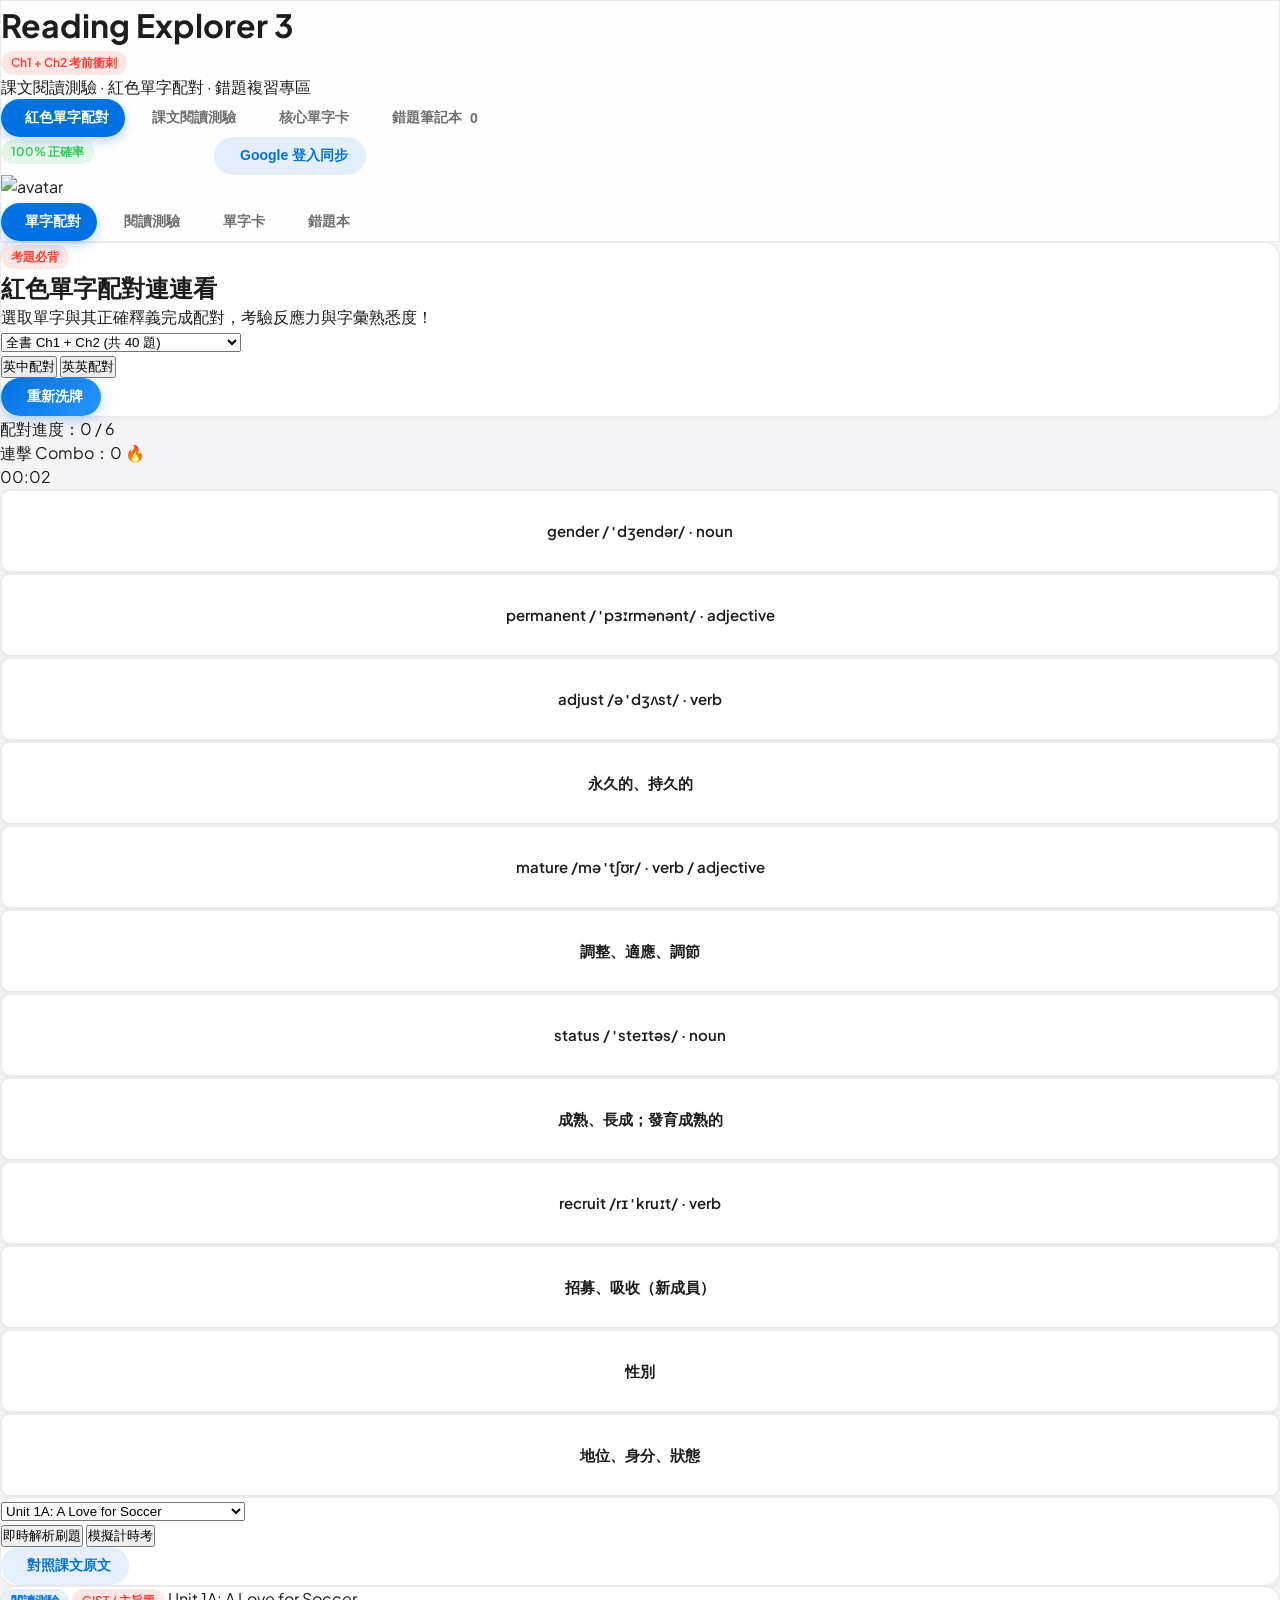
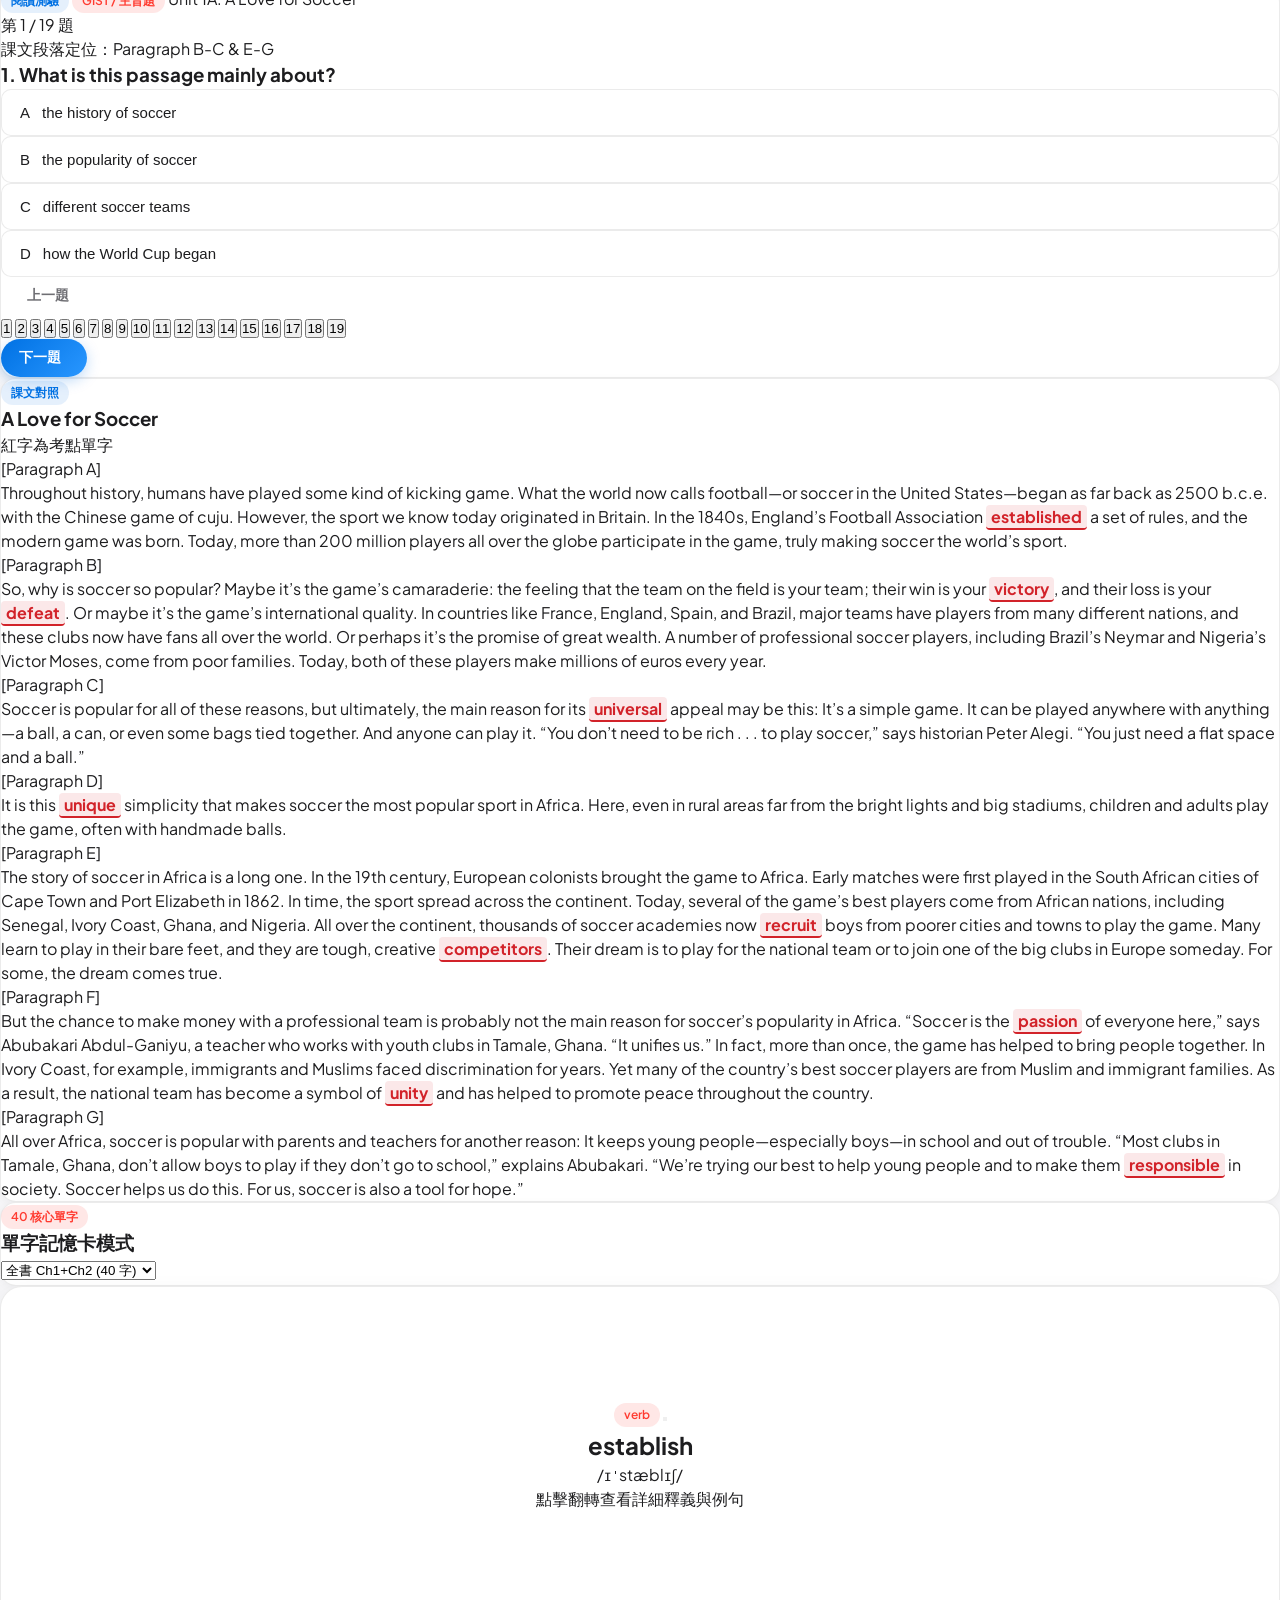
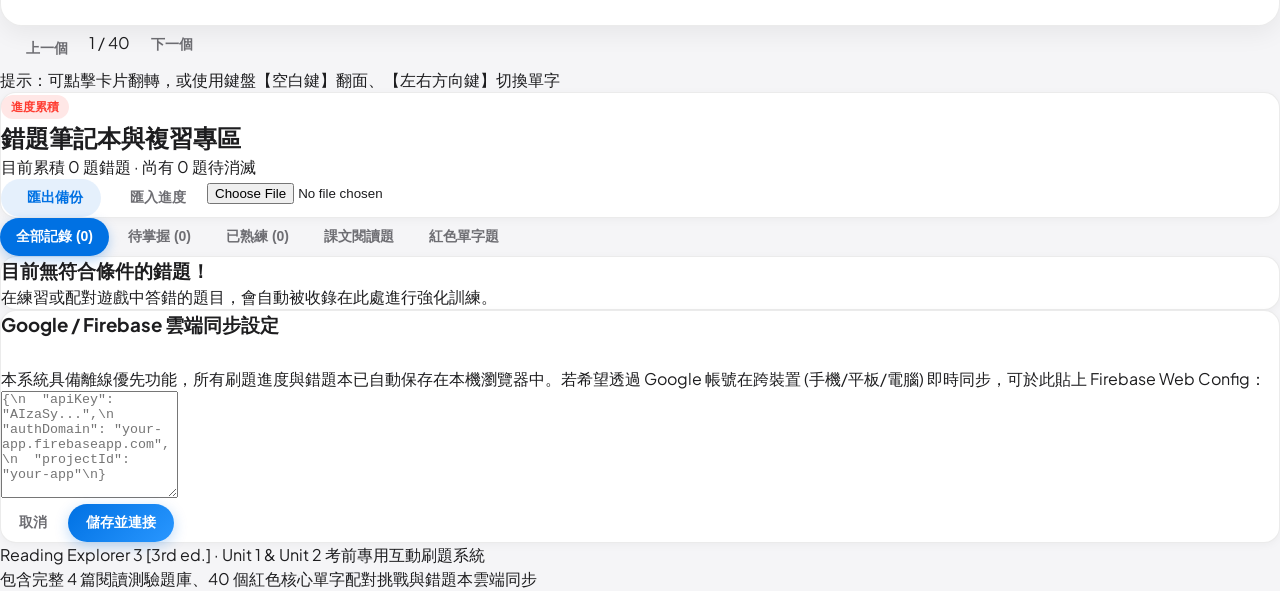
==== index.html @ 4247b34d "feat: Reading Explorer 3 Ch1 & Ch2 interactive quiz & vocabulary matching web app" ====
<!DOCTYPE html>
<html lang="zh-TW">
<head>
  <meta charset="UTF-8" />
  <meta name="viewport" content="width=device-width, initial-scale=1.0" />
  <title>Reading Explorer 3 (3rd ed.) · Ch1 & Ch2 課文閱讀與紅色單字配對刷題系統</title>
  
  <!-- Tailwind CSS CDN -->
  <script src="https://cdn.tailwindcss.com"></script>
  <script>
    tailwind.config = {
      darkMode: ['class', '[data-theme="dark"]'],
      theme: {
        extend: {
          colors: {
            primary: 'var(--text-primary)',
            secondary: 'var(--text-secondary)',
            tertiary: 'var(--text-tertiary)',
            accent: 'var(--accent)',
            'accent-light': 'var(--accent-light)',
            'elevated': 'var(--bg-elevated)',
            'subtle': 'var(--border-subtle)',
            'success-bg': 'var(--success-bg)',
            'danger-bg': 'var(--danger-bg)',
            'warning-bg': 'var(--warning-bg)'
          }
        }
      }
    }
  </script>

  <!-- Lucide Icons -->
  <script src="https://unpkg.com/lucide@latest"></script>
  <!-- Canvas Confetti for Celebration -->
  <script src="https://cdn.jsdelivr.net/npm/canvas-confetti@1.9.3/dist/confetti.browser.min.js"></script>

  <!-- Firebase SDK Compat -->
  <script src="https://www.gstatic.com/firebasejs/10.7.1/firebase-app-compat.js"></script>
  <script src="https://www.gstatic.com/firebasejs/10.7.1/firebase-auth-compat.js"></script>
  <script src="https://www.gstatic.com/firebasejs/10.7.1/firebase-firestore-compat.js"></script>

  <!-- Custom Stylesheet -->
  <link rel="stylesheet" href="app/css/style.css" />
</head>
<body class="selection:bg-blue-500/20">

  <!-- Apple-Style Top Navigation Bar -->
  <header class="sticky top-0 z-50 glass border-b border-subtle">
    <div class="max-w-7xl mx-auto px-4 sm:px-6 h-16 flex items-center justify-between gap-4">
      
      <!-- Brand & Title -->
      <div class="flex items-center gap-3">
        <div class="w-10 h-10 rounded-2xl bg-gradient-to-tr from-blue-600 to-indigo-500 flex items-center justify-center text-white shadow-md shadow-blue-500/20">
          <i data-lucide="book-marked" class="w-5 h-5"></i>
        </div>
        <div>
          <div class="flex items-center gap-2">
            <h1 class="font-bold text-base sm:text-lg tracking-tight text-primary">Reading Explorer 3</h1>
            <span class="badge badge-red font-mono text-[10px] hidden sm:inline-flex">Ch1 + Ch2 考前衝刺</span>
          </div>
          <p class="text-xs text-secondary hidden sm:block">課文閱讀測驗 · 紅色單字配對 · 錯題複習專區</p>
        </div>
      </div>

      <!-- Center Desktop Navigation Tabs -->
      <nav class="hidden md:flex items-center gap-1.5 p-1 rounded-full bg-elevated border border-subtle shadow-sm">
        <button data-tab="matching" class="nav-tab text-xs">
          <i data-lucide="zap" class="w-3.5 h-3.5"></i>
          紅色單字配對
        </button>
        <button data-tab="quiz" class="nav-tab text-xs">
          <i data-lucide="help-circle" class="w-3.5 h-3.5"></i>
          課文閱讀測驗
        </button>
        <button data-tab="flashcards" class="nav-tab text-xs">
          <i data-lucide="layers" class="w-3.5 h-3.5"></i>
          核心單字卡
        </button>
        <button data-tab="review" class="nav-tab text-xs flex items-center gap-1">
          <i data-lucide="bookmark" class="w-3.5 h-3.5"></i>
          錯題筆記本
          <span id="nav-mistake-badge" class="badge badge-red font-mono hidden">0</span>
        </button>
      </nav>

      <!-- Right Action Controls -->
      <div class="flex items-center gap-2">
        <span id="header-accuracy-badge" class="badge badge-green hidden lg:inline-flex text-xs font-mono">100% 正確率</span>

        <!-- Sound Toggle Button -->
        <button id="btn-toggle-sound" class="btn btn-ghost p-2 rounded-full" title="切換音效">
          <i data-lucide="volume-2" class="w-4 h-4"></i>
        </button>

        <!-- Dark / Light Theme Toggle -->
        <button id="btn-toggle-theme" class="btn btn-ghost p-2 rounded-full" title="切換深淺模式">
          <i data-lucide="moon" class="w-4 h-4"></i>
        </button>

        <!-- Firebase Cloud Config Button -->
        <button id="btn-open-firebase-cfg" class="btn btn-ghost p-2 rounded-full text-secondary" title="雲端 Firebase 設定">
          <i data-lucide="settings" class="w-4 h-4"></i>
        </button>

        <!-- Google Login Button -->
        <button id="btn-login-google" class="btn btn-secondary text-xs py-2 px-3.5">
          <i data-lucide="log-in" class="w-3.5 h-3.5"></i>
          Google 登入同步
        </button>

        <!-- User Profile Dropdown Box -->
        <div id="user-profile-box" class="hidden flex items-center gap-2 pl-2 border-l border-subtle">
          <img id="user-avatar" class="w-8 h-8 rounded-full border border-subtle object-cover" src="" alt="avatar" />
          <span id="user-name" class="text-xs font-bold text-primary max-w-[90px] truncate hidden sm:inline-block"></span>
          <button id="btn-user-logout" class="btn btn-ghost p-1.5 text-secondary hover:text-danger rounded-full" title="登出">
            <i data-lucide="log-out" class="w-3.5 h-3.5"></i>
          </button>
        </div>
      </div>
    </div>

    <!-- Mobile Navigation Tab Bar -->
    <div class="md:hidden flex items-center justify-around px-2 py-1.5 border-t border-subtle bg-elevated">
      <button data-tab="matching" class="nav-tab text-xs py-1.5 px-2.5">
        <i data-lucide="zap" class="w-3.5 h-3.5"></i>
        單字配對
      </button>
      <button data-tab="quiz" class="nav-tab text-xs py-1.5 px-2.5">
        <i data-lucide="help-circle" class="w-3.5 h-3.5"></i>
        閱讀測驗
      </button>
      <button data-tab="flashcards" class="nav-tab text-xs py-1.5 px-2.5">
        <i data-lucide="layers" class="w-3.5 h-3.5"></i>
        單字卡
      </button>
      <button data-tab="review" class="nav-tab text-xs py-1.5 px-2.5">
        <i data-lucide="bookmark" class="w-3.5 h-3.5"></i>
        錯題本
      </button>
    </div>
  </header>

  <!-- Main Content Viewport -->
  <main class="flex-1 max-w-7xl w-full mx-auto p-4 sm:p-6 lg:p-8">
    <div id="tab-matching"></div>
    <div id="tab-quiz" class="hidden"></div>
    <div id="tab-flashcards" class="hidden"></div>
    <div id="tab-review" class="hidden"></div>
  </main>

  <!-- Firebase Configuration Modal -->
  <div id="firebase-modal" class="fixed inset-0 z-50 bg-black/60 backdrop-blur-sm flex items-center justify-center p-4 hidden">
    <div class="card max-w-md w-full p-6 space-y-4 animate-fade-in shadow-2xl">
      <div class="flex items-center justify-between border-b border-subtle pb-3">
        <div class="flex items-center gap-2">
          <i data-lucide="cloud" class="w-5 h-5 text-accent"></i>
          <h3 class="font-bold text-base text-primary">Google / Firebase 雲端同步設定</h3>
        </div>
        <button id="btn-close-firebase-modal" class="btn btn-ghost p-1.5 rounded-full text-secondary">
          <i data-lucide="x" class="w-4 h-4"></i>
        </button>
      </div>

      <p class="text-xs text-secondary leading-relaxed">
        本系統具備離線優先功能，所有刷題進度與錯題本已自動保存在本機瀏覽器中。若希望透過 Google 帳號在跨裝置 (手機/平板/電腦) 即時同步，可於此貼上 Firebase Web Config：
      </p>

      <textarea id="firebase-cfg-input" rows="7" class="w-full text-xs font-mono p-3 rounded-xl border border-subtle bg-elevated text-primary focus:outline-none focus:ring-2 focus:ring-accent" placeholder='{\n  "apiKey": "AIzaSy...",\n  "authDomain": "your-app.firebaseapp.com",\n  "projectId": "your-app"\n}'></textarea>

      <div class="flex items-center justify-end gap-2 pt-2">
        <button onclick="document.getElementById('firebase-modal').classList.add('hidden')" class="btn btn-ghost text-xs">取消</button>
        <button id="btn-save-firebase-cfg" class="btn btn-primary text-xs">儲存並連接</button>
      </div>
    </div>
  </div>

  <!-- Footer -->
  <footer class="border-t border-subtle py-6 mt-12 text-center text-xs text-secondary">
    <div class="max-w-7xl mx-auto px-4 space-y-1">
      <p>Reading Explorer 3 [3rd ed.] · Unit 1 & Unit 2 考前專用互動刷題系統</p>
      <p class="text-tertiary">包含完整 4 篇閱讀測驗題庫、40 個紅色核心單字配對挑戰與錯題本雲端同步</p>
    </div>
  </footer>

  <!-- Scripts -->
  <script src="app/data/quiz_data.js"></script>
  <script src="app/js/auth.js"></script>
  <script src="app/js/matching.js"></script>
  <script src="app/js/quiz.js"></script>
  <script src="app/js/flashcard.js"></script>
  <script src="app/js/review.js"></script>
  <script src="app/js/app.js"></script>
</body>
</html>
---- app/css/style.css ----
/* Apple-Grade Craftsmanship Styling */
@import url('https://fonts.googleapis.com/css2?family=Plus+Jakarta+Sans:wght@400;500;600;700;800&family=JetBrains+Mono:wght@400;500&display=swap');

:root {
  --bg-primary: #f5f5f7;
  --bg-card: rgba(255, 255, 255, 0.85);
  --bg-card-solid: #ffffff;
  --bg-elevated: #ffffff;
  --border-subtle: rgba(0, 0, 0, 0.08);
  --border-focus: #0071e3;
  --text-primary: #1d1d1f;
  --text-secondary: #6e6e73;
  --text-tertiary: #86868b;
  --accent: #0071e3;
  --accent-hover: #0077ed;
  --accent-light: rgba(0, 113, 227, 0.1);
  --accent-gradient: linear-gradient(135deg, #0071e3 0%, #2997ff 100%);
  --success: #34c759;
  --success-bg: rgba(52, 199, 89, 0.12);
  --danger: #ff3b30;
  --danger-bg: rgba(255, 59, 48, 0.12);
  --warning: #ff9500;
  --warning-bg: rgba(255, 149, 0, 0.12);
  --shadow-sm: 0 2px 8px rgba(0, 0, 0, 0.04);
  --shadow-md: 0 8px 24px rgba(0, 0, 0, 0.06);
  --shadow-lg: 0 20px 40px rgba(0, 0, 0, 0.08);
  --radius-sm: 10px;
  --radius-md: 16px;
  --radius-lg: 22px;
  --radius-full: 9999px;
  --transition-smooth: all 0.28s cubic-bezier(0.16, 1, 0.3, 1);
}

[data-theme="dark"] {
  --bg-primary: #000000;
  --bg-card: rgba(28, 28, 30, 0.85);
  --bg-card-solid: #1c1c1e;
  --bg-elevated: #2c2c2e;
  --border-subtle: rgba(255, 255, 255, 0.1);
  --border-focus: #2997ff;
  --text-primary: #f5f5f7;
  --text-secondary: #a1a1a6;
  --text-tertiary: #6e6e73;
  --accent: #2997ff;
  --accent-hover: #47a6ff;
  --accent-light: rgba(41, 151, 255, 0.15);
  --accent-gradient: linear-gradient(135deg, #0a84ff 0%, #5ac8fa 100%);
  --success: #30d158;
  --success-bg: rgba(48, 209, 88, 0.15);
  --danger: #ff453a;
  --danger-bg: rgba(255, 69, 58, 0.15);
  --warning: #ffd60a;
  --warning-bg: rgba(255, 214, 10, 0.15);
  --shadow-sm: 0 2px 8px rgba(0, 0, 0, 0.2);
  --shadow-md: 0 8px 24px rgba(0, 0, 0, 0.3);
  --shadow-lg: 0 20px 40px rgba(0, 0, 0, 0.5);
}

* {
  box-sizing: border-box;
  margin: 0;
  padding: 0;
  -webkit-font-smoothing: antialiased;
}

body {
  font-family: 'Plus Jakarta Sans', -apple-system, BlinkMacSystemFont, "SF Pro Text", "Segoe UI", Roboto, sans-serif;
  background-color: var(--bg-primary);
  color: var(--text-primary);
  line-height: 1.5;
  transition: background-color 0.3s ease, color 0.3s ease;
  min-height: 100vh;
  display: flex;
  flex-direction: column;
}

/* Glassmorphism & Translucency */
.glass {
  background: var(--bg-card);
  backdrop-filter: blur(20px);
  -webkit-backdrop-filter: blur(20px);
  border: 1px solid var(--border-subtle);
}

.card {
  background: var(--bg-card-solid);
  border: 1px solid var(--border-subtle);
  border-radius: var(--radius-md);
  box-shadow: var(--shadow-sm);
  transition: var(--transition-smooth);
}

.card:hover {
  box-shadow: var(--shadow-md);
}

/* Button styles */
.btn {
  display: inline-flex;
  align-items: center;
  justify-content: center;
  gap: 8px;
  padding: 10px 18px;
  font-size: 14px;
  font-weight: 600;
  border-radius: var(--radius-full);
  cursor: pointer;
  transition: var(--transition-smooth);
  border: none;
  outline: none;
  user-select: none;
}

.btn:active {
  transform: scale(0.97);
}

.btn-primary {
  background: var(--accent-gradient);
  color: #ffffff;
  box-shadow: 0 4px 14px rgba(0, 113, 227, 0.25);
}

.btn-primary:hover {
  opacity: 0.95;
  box-shadow: 0 6px 20px rgba(0, 113, 227, 0.35);
}

.btn-secondary {
  background: var(--accent-light);
  color: var(--accent);
}

.btn-secondary:hover {
  background: rgba(0, 113, 227, 0.18);
}

.btn-ghost {
  background: transparent;
  color: var(--text-secondary);
}

.btn-ghost:hover {
  background: var(--border-subtle);
  color: var(--text-primary);
}

.btn-success {
  background: var(--success);
  color: #ffffff;
}

.btn-danger {
  background: var(--danger);
  color: #ffffff;
}

/* Tabs */
.nav-tab {
  display: inline-flex;
  align-items: center;
  gap: 8px;
  padding: 10px 16px;
  font-size: 14px;
  font-weight: 600;
  border-radius: var(--radius-full);
  color: var(--text-secondary);
  background: transparent;
  cursor: pointer;
  border: none;
  transition: var(--transition-smooth);
  white-space: nowrap;
}

.nav-tab:hover {
  color: var(--text-primary);
  background: var(--border-subtle);
}

.nav-tab.active {
  color: #ffffff;
  background: var(--accent);
  box-shadow: 0 4px 12px rgba(0, 113, 227, 0.28);
}

[data-theme="dark"] .nav-tab.active {
  color: #000000;
  background: #ffffff;
}

/* Badge */
.badge {
  display: inline-flex;
  align-items: center;
  gap: 4px;
  font-size: 12px;
  font-weight: 600;
  padding: 3px 10px;
  border-radius: var(--radius-full);
}

.badge-blue {
  background: var(--accent-light);
  color: var(--accent);
}

.badge-red {
  background: var(--danger-bg);
  color: var(--danger);
}

.badge-green {
  background: var(--success-bg);
  color: var(--success);
}

.badge-amber {
  background: var(--warning-bg);
  color: var(--warning);
}

/* Question Option Cards */
.option-btn {
  width: 100%;
  display: flex;
  align-items: flex-start;
  gap: 12px;
  padding: 14px 18px;
  border: 1.5px solid var(--border-subtle);
  border-radius: var(--radius-sm);
  background: var(--bg-card-solid);
  color: var(--text-primary);
  font-size: 15px;
  text-align: left;
  cursor: pointer;
  transition: var(--transition-smooth);
  user-select: none;
}

.option-btn:hover:not(:disabled) {
  border-color: var(--accent);
  background: var(--accent-light);
  transform: translateY(-1px);
}

.option-btn.selected {
  border-color: var(--accent);
  background: var(--accent-light);
}

.option-btn.correct {
  border-color: var(--success) !important;
  background: var(--success-bg) !important;
  color: var(--success) !important;
  font-weight: 600;
}

.option-btn.wrong {
  border-color: var(--danger) !important;
  background: var(--danger-bg) !important;
  color: var(--danger) !important;
}

/* Matching Game Grid */
.match-card {
  padding: 16px;
  border-radius: var(--radius-sm);
  border: 2px solid var(--border-subtle);
  background: var(--bg-card-solid);
  cursor: pointer;
  font-size: 15px;
  font-weight: 600;
  display: flex;
  align-items: center;
  justify-content: center;
  text-align: center;
  min-height: 84px;
  transition: var(--transition-smooth);
  user-select: none;
  box-shadow: var(--shadow-sm);
}

.match-card:hover {
  transform: translateY(-2px);
  box-shadow: var(--shadow-md);
  border-color: var(--accent);
}

.match-card.selected {
  border-color: var(--accent);
  background: var(--accent-light);
  transform: scale(1.02);
  box-shadow: 0 0 0 3px rgba(0, 113, 227, 0.25);
}

.match-card.matched {
  border-color: var(--success);
  background: var(--success-bg);
  color: var(--success);
  opacity: 0.85;
  cursor: default;
  transform: scale(0.98);
}

.match-card.wrong-shake {
  animation: shake 0.4s ease-in-out;
  border-color: var(--danger);
  background: var(--danger-bg);
}

@keyframes shake {
  0%, 100% { transform: translateX(0); }
  20%, 60% { transform: translateX(-6px); }
  40%, 80% { transform: translateX(6px); }
}

/* Flashcard 3D Flip */
.flip-card {
  perspective: 1200px;
  cursor: pointer;
}

.flip-card-inner {
  position: relative;
  width: 100%;
  min-height: 340px;
  text-align: center;
  transition: transform 0.6s cubic-bezier(0.16, 1, 0.3, 1);
  transform-style: preserve-3d;
}

.flip-card.flipped .flip-card-inner {
  transform: rotateY(180deg);
}

.flip-card-front, .flip-card-back {
  position: absolute;
  width: 100%;
  height: 100%;
  backface-visibility: hidden;
  -webkit-backface-visibility: hidden;
  border-radius: var(--radius-lg);
  padding: 32px;
  display: flex;
  flex-direction: column;
  justify-content: center;
  align-items: center;
  box-shadow: var(--shadow-md);
  border: 1px solid var(--border-subtle);
  background: var(--bg-card-solid);
}

.flip-card-back {
  transform: rotateY(180deg);
}

/* Passage Text Drawer & Highlights */
.red-word-tag {
  color: #d2232a;
  background: rgba(210, 35, 42, 0.1);
  font-weight: 700;
  padding: 1px 5px;
  border-radius: 4px;
  border-bottom: 2px solid #d2232a;
  cursor: pointer;
}

.red-word-tag:hover {
  background: rgba(210, 35, 42, 0.2);
}

/* Scrollbar */
::-webkit-scrollbar {
  width: 6px;
  height: 6px;
}
::-webkit-scrollbar-track {
  background: transparent;
}
::-webkit-scrollbar-thumb {
  background: var(--border-subtle);
  border-radius: 3px;
}
::-webkit-scrollbar-thumb:hover {
  background: var(--text-tertiary);
}
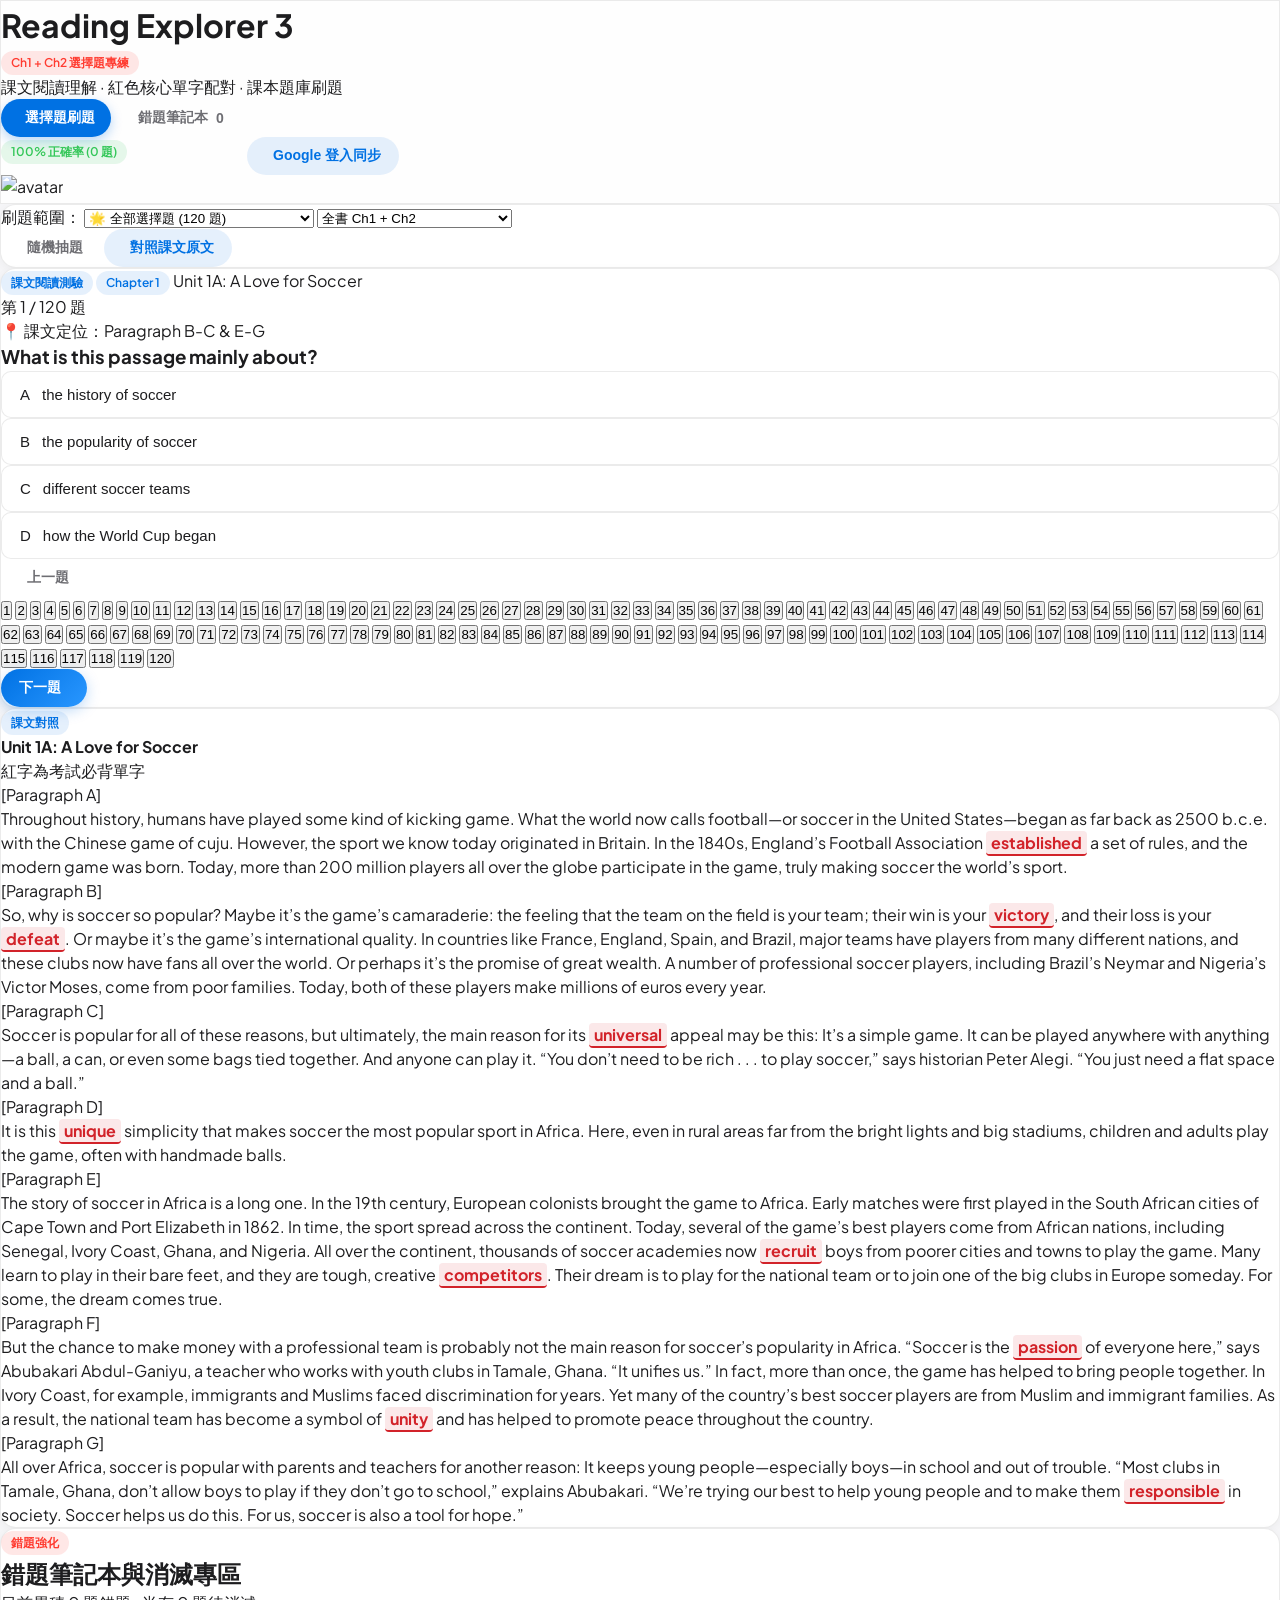
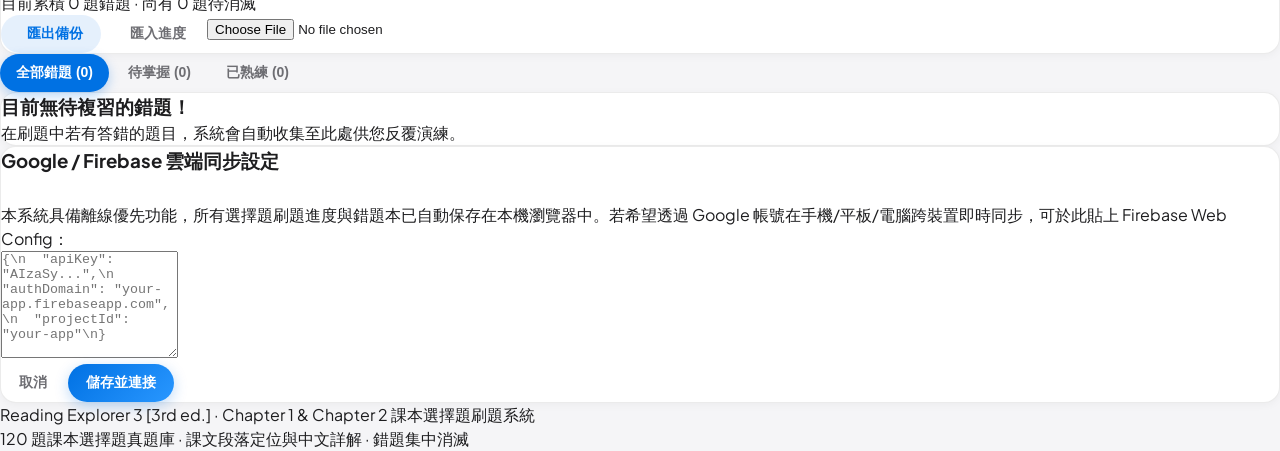
==== commit 8bc1bd76: "refactor: streamline to dedicated MCQ quiz engine with 120 multiple choice questions" ====
--- a/index.html
+++ b/index.html
@@ -3,7 +3,7 @@
 <head>
   <meta charset="UTF-8" />
   <meta name="viewport" content="width=device-width, initial-scale=1.0" />
-  <title>Reading Explorer 3 (3rd ed.) · Ch1 & Ch2 課文閱讀與紅色單字配對刷題系統</title>
+  <title>Reading Explorer 3 (3rd ed.) · Ch1 & Ch2 課本選擇題刷題系統</title>
   
   <!-- Tailwind CSS CDN -->
   <script src="https://cdn.tailwindcss.com"></script>
@@ -31,7 +31,7 @@
 
   <!-- Lucide Icons -->
   <script src="https://unpkg.com/lucide@latest"></script>
-  <!-- Canvas Confetti for Celebration -->
+  <!-- Canvas Confetti -->
   <script src="https://cdn.jsdelivr.net/npm/canvas-confetti@1.9.3/dist/confetti.browser.min.js"></script>
 
   <!-- Firebase SDK Compat -->
@@ -51,32 +51,24 @@
       <!-- Brand & Title -->
       <div class="flex items-center gap-3">
         <div class="w-10 h-10 rounded-2xl bg-gradient-to-tr from-blue-600 to-indigo-500 flex items-center justify-center text-white shadow-md shadow-blue-500/20">
-          <i data-lucide="book-marked" class="w-5 h-5"></i>
+          <i data-lucide="check-square" class="w-5 h-5"></i>
         </div>
         <div>
           <div class="flex items-center gap-2">
             <h1 class="font-bold text-base sm:text-lg tracking-tight text-primary">Reading Explorer 3</h1>
-            <span class="badge badge-red font-mono text-[10px] hidden sm:inline-flex">Ch1 + Ch2 考前衝刺</span>
+            <span class="badge badge-red font-mono text-[10px]">Ch1 + Ch2 選擇題專練</span>
           </div>
-          <p class="text-xs text-secondary hidden sm:block">課文閱讀測驗 · 紅色單字配對 · 錯題複習專區</p>
+          <p class="text-xs text-secondary hidden sm:block">課文閱讀理解 · 紅色核心單字配對 · 課本題庫刷題</p>
         </div>
       </div>
 
-      <!-- Center Desktop Navigation Tabs -->
-      <nav class="hidden md:flex items-center gap-1.5 p-1 rounded-full bg-elevated border border-subtle shadow-sm">
-        <button data-tab="matching" class="nav-tab text-xs">
-          <i data-lucide="zap" class="w-3.5 h-3.5"></i>
-          紅色單字配對
+      <!-- Center Navigation Tabs -->
+      <nav class="flex items-center gap-1.5 p-1 rounded-full bg-elevated border border-subtle shadow-sm">
+        <button data-view="quiz" class="nav-tab text-xs active">
+          <i data-lucide="book-open" class="w-3.5 h-3.5"></i>
+          選擇題刷題
         </button>
-        <button data-tab="quiz" class="nav-tab text-xs">
-          <i data-lucide="help-circle" class="w-3.5 h-3.5"></i>
-          課文閱讀測驗
-        </button>
-        <button data-tab="flashcards" class="nav-tab text-xs">
-          <i data-lucide="layers" class="w-3.5 h-3.5"></i>
-          核心單字卡
-        </button>
-        <button data-tab="review" class="nav-tab text-xs flex items-center gap-1">
+        <button data-view="review" class="nav-tab text-xs flex items-center gap-1">
           <i data-lucide="bookmark" class="w-3.5 h-3.5"></i>
           錯題筆記本
           <span id="nav-mistake-badge" class="badge badge-red font-mono hidden">0</span>
@@ -87,7 +79,7 @@
       <div class="flex items-center gap-2">
         <span id="header-accuracy-badge" class="badge badge-green hidden lg:inline-flex text-xs font-mono">100% 正確率</span>
 
-        <!-- Sound Toggle Button -->
+        <!-- Sound Toggle -->
         <button id="btn-toggle-sound" class="btn btn-ghost p-2 rounded-full" title="切換音效">
           <i data-lucide="volume-2" class="w-4 h-4"></i>
         </button>
@@ -97,7 +89,7 @@
           <i data-lucide="moon" class="w-4 h-4"></i>
         </button>
 
-        <!-- Firebase Cloud Config Button -->
+        <!-- Firebase Config Modal -->
         <button id="btn-open-firebase-cfg" class="btn btn-ghost p-2 rounded-full text-secondary" title="雲端 Firebase 設定">
           <i data-lucide="settings" class="w-4 h-4"></i>
         </button>
@@ -118,34 +110,12 @@
         </div>
       </div>
     </div>
-
-    <!-- Mobile Navigation Tab Bar -->
-    <div class="md:hidden flex items-center justify-around px-2 py-1.5 border-t border-subtle bg-elevated">
-      <button data-tab="matching" class="nav-tab text-xs py-1.5 px-2.5">
-        <i data-lucide="zap" class="w-3.5 h-3.5"></i>
-        單字配對
-      </button>
-      <button data-tab="quiz" class="nav-tab text-xs py-1.5 px-2.5">
-        <i data-lucide="help-circle" class="w-3.5 h-3.5"></i>
-        閱讀測驗
-      </button>
-      <button data-tab="flashcards" class="nav-tab text-xs py-1.5 px-2.5">
-        <i data-lucide="layers" class="w-3.5 h-3.5"></i>
-        單字卡
-      </button>
-      <button data-tab="review" class="nav-tab text-xs py-1.5 px-2.5">
-        <i data-lucide="bookmark" class="w-3.5 h-3.5"></i>
-        錯題本
-      </button>
-    </div>
   </header>
 
   <!-- Main Content Viewport -->
   <main class="flex-1 max-w-7xl w-full mx-auto p-4 sm:p-6 lg:p-8">
-    <div id="tab-matching"></div>
-    <div id="tab-quiz" class="hidden"></div>
-    <div id="tab-flashcards" class="hidden"></div>
-    <div id="tab-review" class="hidden"></div>
+    <div id="view-quiz"></div>
+    <div id="view-review" class="hidden"></div>
   </main>
 
   <!-- Firebase Configuration Modal -->
@@ -162,7 +132,7 @@
       </div>
 
       <p class="text-xs text-secondary leading-relaxed">
-        本系統具備離線優先功能，所有刷題進度與錯題本已自動保存在本機瀏覽器中。若希望透過 Google 帳號在跨裝置 (手機/平板/電腦) 即時同步，可於此貼上 Firebase Web Config：
+        本系統具備離線優先功能，所有選擇題刷題進度與錯題本已自動保存在本機瀏覽器中。若希望透過 Google 帳號在手機/平板/電腦跨裝置即時同步，可於此貼上 Firebase Web Config：
       </p>
 
       <textarea id="firebase-cfg-input" rows="7" class="w-full text-xs font-mono p-3 rounded-xl border border-subtle bg-elevated text-primary focus:outline-none focus:ring-2 focus:ring-accent" placeholder='{\n  "apiKey": "AIzaSy...",\n  "authDomain": "your-app.firebaseapp.com",\n  "projectId": "your-app"\n}'></textarea>
@@ -177,17 +147,15 @@
   <!-- Footer -->
   <footer class="border-t border-subtle py-6 mt-12 text-center text-xs text-secondary">
     <div class="max-w-7xl mx-auto px-4 space-y-1">
-      <p>Reading Explorer 3 [3rd ed.] · Unit 1 & Unit 2 考前專用互動刷題系統</p>
-      <p class="text-tertiary">包含完整 4 篇閱讀測驗題庫、40 個紅色核心單字配對挑戰與錯題本雲端同步</p>
+      <p>Reading Explorer 3 [3rd ed.] · Chapter 1 & Chapter 2 課本選擇題刷題系統</p>
+      <p class="text-tertiary">120 題課本選擇題真題庫 · 課文段落定位與中文詳解 · 錯題集中消滅</p>
     </div>
   </footer>
 
   <!-- Scripts -->
   <script src="app/data/quiz_data.js"></script>
   <script src="app/js/auth.js"></script>
-  <script src="app/js/matching.js"></script>
   <script src="app/js/quiz.js"></script>
-  <script src="app/js/flashcard.js"></script>
   <script src="app/js/review.js"></script>
   <script src="app/js/app.js"></script>
 </body>
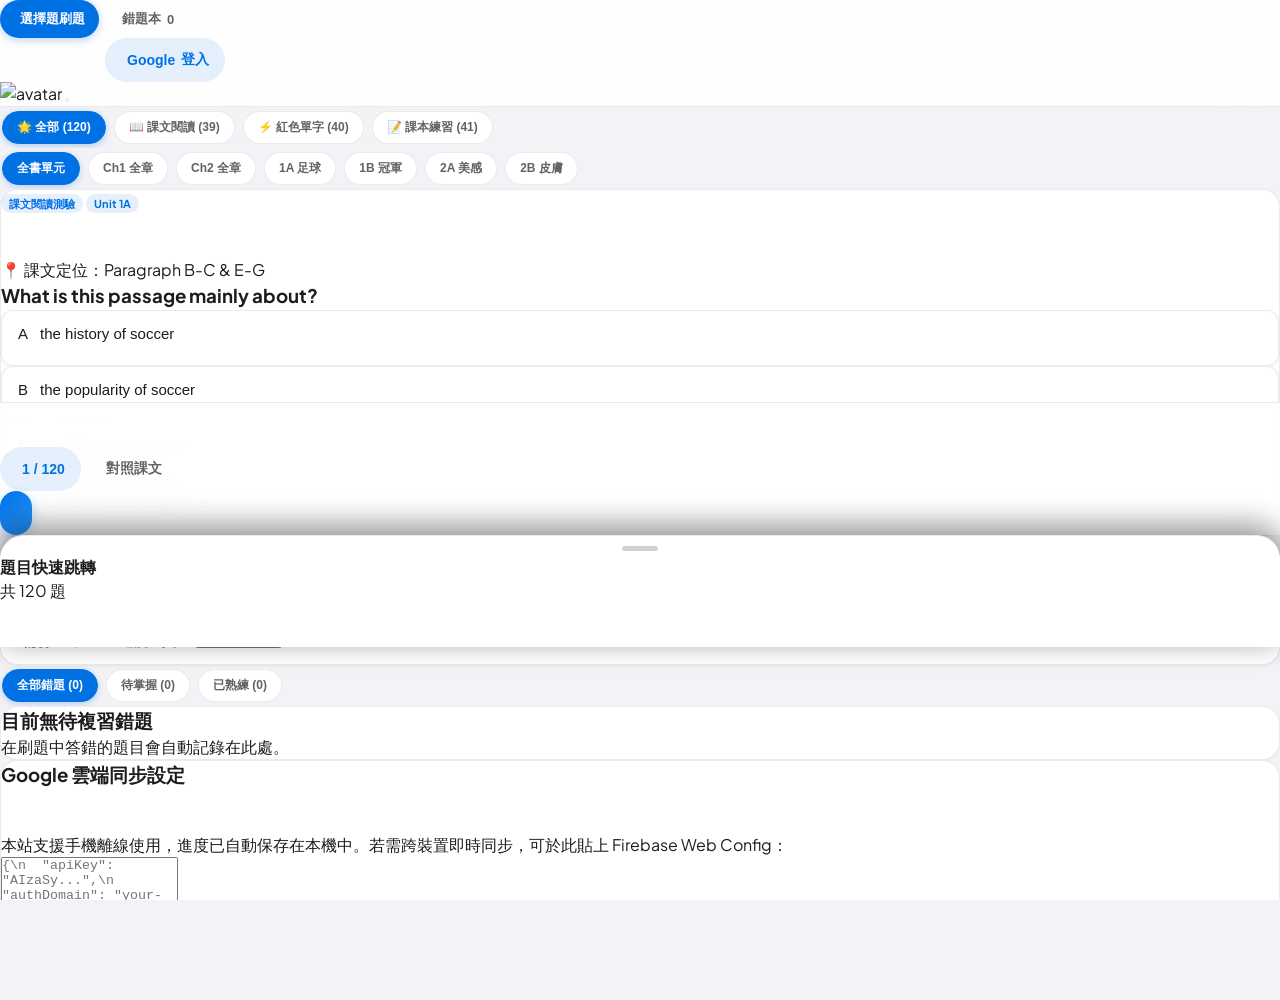
==== commit 18a9b293: "feat: mobile-first ergonomics with bottom sheet, thumb bar, and swipe gestures" ====
--- a/index.html
+++ b/index.html
@@ -2,8 +2,12 @@
 <html lang="zh-TW">
 <head>
   <meta charset="UTF-8" />
-  <meta name="viewport" content="width=device-width, initial-scale=1.0" />
-  <title>Reading Explorer 3 (3rd ed.) · Ch1 & Ch2 課本選擇題刷題系統</title>
+  <meta name="viewport" content="width=device-width, initial-scale=1.0, maximum-scale=1.0, user-scalable=no, viewport-fit=cover" />
+  <meta name="apple-mobile-web-app-capable" content="yes" />
+  <meta name="apple-mobile-web-app-status-bar-style" content="default" />
+  <meta name="theme-color" content="#f2f2f7" />
+  
+  <title>Reading Explorer 3 (3rd ed.) · 課本選擇題刷題系統 (手機優化版)</title>
   
   <!-- Tailwind CSS CDN -->
   <script src="https://cdn.tailwindcss.com"></script>
@@ -39,72 +43,55 @@
   <script src="https://www.gstatic.com/firebasejs/10.7.1/firebase-auth-compat.js"></script>
   <script src="https://www.gstatic.com/firebasejs/10.7.1/firebase-firestore-compat.js"></script>
 
-  <!-- Custom Stylesheet -->
+  <!-- Custom Mobile-First Stylesheet -->
   <link rel="stylesheet" href="app/css/style.css" />
 </head>
 <body class="selection:bg-blue-500/20">
 
-  <!-- Apple-Style Top Navigation Bar -->
-  <header class="sticky top-0 z-50 glass border-b border-subtle">
-    <div class="max-w-7xl mx-auto px-4 sm:px-6 h-16 flex items-center justify-between gap-4">
+  <!-- Mobile Ergonomic Sticky Navigation Bar -->
+  <header class="sticky top-0 z-50 glass">
+    <div class="max-w-4xl mx-auto px-3 sm:px-4 h-14 flex items-center justify-between gap-2">
       
-      <!-- Brand & Title -->
-      <div class="flex items-center gap-3">
-        <div class="w-10 h-10 rounded-2xl bg-gradient-to-tr from-blue-600 to-indigo-500 flex items-center justify-center text-white shadow-md shadow-blue-500/20">
-          <i data-lucide="check-square" class="w-5 h-5"></i>
-        </div>
-        <div>
-          <div class="flex items-center gap-2">
-            <h1 class="font-bold text-base sm:text-lg tracking-tight text-primary">Reading Explorer 3</h1>
-            <span class="badge badge-red font-mono text-[10px]">Ch1 + Ch2 選擇題專練</span>
-          </div>
-          <p class="text-xs text-secondary hidden sm:block">課文閱讀理解 · 紅色核心單字配對 · 課本題庫刷題</p>
-        </div>
-      </div>
-
-      <!-- Center Navigation Tabs -->
-      <nav class="flex items-center gap-1.5 p-1 rounded-full bg-elevated border border-subtle shadow-sm">
+      <!-- Brand & View Switcher -->
+      <div class="flex items-center gap-1.5 p-0.5 rounded-full bg-elevated border border-subtle">
         <button data-view="quiz" class="nav-tab text-xs active">
-          <i data-lucide="book-open" class="w-3.5 h-3.5"></i>
+          <i data-lucide="check-square" class="w-3.5 h-3.5"></i>
           選擇題刷題
         </button>
         <button data-view="review" class="nav-tab text-xs flex items-center gap-1">
           <i data-lucide="bookmark" class="w-3.5 h-3.5"></i>
-          錯題筆記本
+          錯題本
           <span id="nav-mistake-badge" class="badge badge-red font-mono hidden">0</span>
         </button>
-      </nav>
+      </div>
 
-      <!-- Right Action Controls -->
-      <div class="flex items-center gap-2">
-        <span id="header-accuracy-badge" class="badge badge-green hidden lg:inline-flex text-xs font-mono">100% 正確率</span>
-
+      <!-- Right Action Controls (Compact for mobile) -->
+      <div class="flex items-center gap-1">
         <!-- Sound Toggle -->
-        <button id="btn-toggle-sound" class="btn btn-ghost p-2 rounded-full" title="切換音效">
+        <button id="btn-toggle-sound" class="btn btn-ghost p-1.5 rounded-full w-9 h-9" title="切換音效">
           <i data-lucide="volume-2" class="w-4 h-4"></i>
         </button>
 
         <!-- Dark / Light Theme Toggle -->
-        <button id="btn-toggle-theme" class="btn btn-ghost p-2 rounded-full" title="切換深淺模式">
+        <button id="btn-toggle-theme" class="btn btn-ghost p-1.5 rounded-full w-9 h-9" title="切換深淺模式">
           <i data-lucide="moon" class="w-4 h-4"></i>
         </button>
 
-        <!-- Firebase Config Modal -->
-        <button id="btn-open-firebase-cfg" class="btn btn-ghost p-2 rounded-full text-secondary" title="雲端 Firebase 設定">
+        <!-- Firebase Config -->
+        <button id="btn-open-firebase-cfg" class="btn btn-ghost p-1.5 rounded-full w-9 h-9 text-secondary" title="雲端設定">
           <i data-lucide="settings" class="w-4 h-4"></i>
         </button>
 
         <!-- Google Login Button -->
-        <button id="btn-login-google" class="btn btn-secondary text-xs py-2 px-3.5">
+        <button id="btn-login-google" class="btn btn-secondary text-xs py-1.5 px-3 rounded-full">
           <i data-lucide="log-in" class="w-3.5 h-3.5"></i>
-          Google 登入同步
+          <span class="hidden sm:inline">Google </span>登入
         </button>
 
-        <!-- User Profile Dropdown Box -->
-        <div id="user-profile-box" class="hidden flex items-center gap-2 pl-2 border-l border-subtle">
-          <img id="user-avatar" class="w-8 h-8 rounded-full border border-subtle object-cover" src="" alt="avatar" />
-          <span id="user-name" class="text-xs font-bold text-primary max-w-[90px] truncate hidden sm:inline-block"></span>
-          <button id="btn-user-logout" class="btn btn-ghost p-1.5 text-secondary hover:text-danger rounded-full" title="登出">
+        <!-- User Profile Dropdown -->
+        <div id="user-profile-box" class="hidden flex items-center gap-1.5 pl-1.5 border-l border-subtle">
+          <img id="user-avatar" class="w-7 h-7 rounded-full border border-subtle object-cover" src="" alt="avatar" />
+          <button id="btn-user-logout" class="p-1 text-secondary hover:text-danger rounded-full" title="登出">
             <i data-lucide="log-out" class="w-3.5 h-3.5"></i>
           </button>
         </div>
@@ -113,44 +100,36 @@
   </header>
 
   <!-- Main Content Viewport -->
-  <main class="flex-1 max-w-7xl w-full mx-auto p-4 sm:p-6 lg:p-8">
+  <main class="flex-1 max-w-2xl w-full mx-auto px-3 sm:px-4 pt-3 pb-8">
     <div id="view-quiz"></div>
     <div id="view-review" class="hidden"></div>
   </main>
 
   <!-- Firebase Configuration Modal -->
   <div id="firebase-modal" class="fixed inset-0 z-50 bg-black/60 backdrop-blur-sm flex items-center justify-center p-4 hidden">
-    <div class="card max-w-md w-full p-6 space-y-4 animate-fade-in shadow-2xl">
-      <div class="flex items-center justify-between border-b border-subtle pb-3">
-        <div class="flex items-center gap-2">
-          <i data-lucide="cloud" class="w-5 h-5 text-accent"></i>
-          <h3 class="font-bold text-base text-primary">Google / Firebase 雲端同步設定</h3>
+    <div class="card max-w-sm w-full p-5 space-y-3.5 animate-fade-in shadow-2xl">
+      <div class="flex items-center justify-between border-b border-subtle pb-2.5">
+        <div class="flex items-center gap-1.5">
+          <i data-lucide="cloud" class="w-4 h-4 text-accent"></i>
+          <h3 class="font-bold text-sm text-primary">Google 雲端同步設定</h3>
         </div>
-        <button id="btn-close-firebase-modal" class="btn btn-ghost p-1.5 rounded-full text-secondary">
+        <button id="btn-close-firebase-modal" class="btn btn-ghost p-1 rounded-full text-secondary">
           <i data-lucide="x" class="w-4 h-4"></i>
         </button>
       </div>
 
       <p class="text-xs text-secondary leading-relaxed">
-        本系統具備離線優先功能，所有選擇題刷題進度與錯題本已自動保存在本機瀏覽器中。若希望透過 Google 帳號在手機/平板/電腦跨裝置即時同步，可於此貼上 Firebase Web Config：
+        本站支援手機離線使用，進度已自動保存在本機中。若需跨裝置即時同步，可於此貼上 Firebase Web Config：
       </p>
 
-      <textarea id="firebase-cfg-input" rows="7" class="w-full text-xs font-mono p-3 rounded-xl border border-subtle bg-elevated text-primary focus:outline-none focus:ring-2 focus:ring-accent" placeholder='{\n  "apiKey": "AIzaSy...",\n  "authDomain": "your-app.firebaseapp.com",\n  "projectId": "your-app"\n}'></textarea>
+      <textarea id="firebase-cfg-input" rows="6" class="w-full text-xs font-mono p-3 rounded-xl border border-subtle bg-elevated text-primary focus:outline-none focus:ring-2 focus:ring-accent" placeholder='{\n  "apiKey": "AIzaSy...",\n  "authDomain": "your-app.firebaseapp.com",\n  "projectId": "your-app"\n}'></textarea>
 
-      <div class="flex items-center justify-end gap-2 pt-2">
+      <div class="flex items-center justify-end gap-2 pt-1">
         <button onclick="document.getElementById('firebase-modal').classList.add('hidden')" class="btn btn-ghost text-xs">取消</button>
         <button id="btn-save-firebase-cfg" class="btn btn-primary text-xs">儲存並連接</button>
       </div>
     </div>
   </div>
-
-  <!-- Footer -->
-  <footer class="border-t border-subtle py-6 mt-12 text-center text-xs text-secondary">
-    <div class="max-w-7xl mx-auto px-4 space-y-1">
-      <p>Reading Explorer 3 [3rd ed.] · Chapter 1 & Chapter 2 課本選擇題刷題系統</p>
-      <p class="text-tertiary">120 題課本選擇題真題庫 · 課文段落定位與中文詳解 · 錯題集中消滅</p>
-    </div>
-  </footer>
 
   <!-- Scripts -->
   <script src="app/data/quiz_data.js"></script>
--- a/app/css/style.css
+++ b/app/css/style.css
@@ -1,59 +1,60 @@
-/* Apple-Grade Craftsmanship Styling */
+/* Apple-Grade Craftsmanship Mobile-First Styling */
 @import url('https://fonts.googleapis.com/css2?family=Plus+Jakarta+Sans:wght@400;500;600;700;800&family=JetBrains+Mono:wght@400;500&display=swap');
 
 :root {
-  --bg-primary: #f5f5f7;
-  --bg-card: rgba(255, 255, 255, 0.85);
+  --bg-primary: #f2f2f7;
+  --bg-card: rgba(255, 255, 255, 0.92);
   --bg-card-solid: #ffffff;
   --bg-elevated: #ffffff;
   --border-subtle: rgba(0, 0, 0, 0.08);
   --border-focus: #0071e3;
-  --text-primary: #1d1d1f;
-  --text-secondary: #6e6e73;
-  --text-tertiary: #86868b;
+  --text-primary: #1c1c1e;
+  --text-secondary: #636366;
+  --text-tertiary: #8e8e93;
   --accent: #0071e3;
   --accent-hover: #0077ed;
   --accent-light: rgba(0, 113, 227, 0.1);
   --accent-gradient: linear-gradient(135deg, #0071e3 0%, #2997ff 100%);
   --success: #34c759;
-  --success-bg: rgba(52, 199, 89, 0.12);
+  --success-bg: rgba(52, 199, 89, 0.14);
   --danger: #ff3b30;
-  --danger-bg: rgba(255, 59, 48, 0.12);
+  --danger-bg: rgba(255, 59, 48, 0.14);
   --warning: #ff9500;
-  --warning-bg: rgba(255, 149, 0, 0.12);
-  --shadow-sm: 0 2px 8px rgba(0, 0, 0, 0.04);
-  --shadow-md: 0 8px 24px rgba(0, 0, 0, 0.06);
-  --shadow-lg: 0 20px 40px rgba(0, 0, 0, 0.08);
-  --radius-sm: 10px;
-  --radius-md: 16px;
-  --radius-lg: 22px;
+  --warning-bg: rgba(255, 149, 0, 0.14);
+  --shadow-sm: 0 1px 3px rgba(0, 0, 0, 0.05);
+  --shadow-md: 0 4px 16px rgba(0, 0, 0, 0.08);
+  --shadow-lg: 0 12px 32px rgba(0, 0, 0, 0.12);
+  --radius-sm: 12px;
+  --radius-md: 18px;
+  --radius-lg: 24px;
   --radius-full: 9999px;
-  --transition-smooth: all 0.28s cubic-bezier(0.16, 1, 0.3, 1);
+  --spring-easing: cubic-bezier(0.16, 1, 0.3, 1);
+  --sheet-easing: cubic-bezier(0.32, 0.72, 0, 1);
 }
 
 [data-theme="dark"] {
   --bg-primary: #000000;
-  --bg-card: rgba(28, 28, 30, 0.85);
+  --bg-card: rgba(28, 28, 30, 0.92);
   --bg-card-solid: #1c1c1e;
   --bg-elevated: #2c2c2e;
-  --border-subtle: rgba(255, 255, 255, 0.1);
+  --border-subtle: rgba(255, 255, 255, 0.12);
   --border-focus: #2997ff;
-  --text-primary: #f5f5f7;
-  --text-secondary: #a1a1a6;
-  --text-tertiary: #6e6e73;
+  --text-primary: #ffffff;
+  --text-secondary: #aeaeb2;
+  --text-tertiary: #636366;
   --accent: #2997ff;
   --accent-hover: #47a6ff;
-  --accent-light: rgba(41, 151, 255, 0.15);
+  --accent-light: rgba(41, 151, 255, 0.18);
   --accent-gradient: linear-gradient(135deg, #0a84ff 0%, #5ac8fa 100%);
   --success: #30d158;
-  --success-bg: rgba(48, 209, 88, 0.15);
+  --success-bg: rgba(48, 209, 88, 0.18);
   --danger: #ff453a;
-  --danger-bg: rgba(255, 69, 58, 0.15);
+  --danger-bg: rgba(255, 69, 58, 0.18);
   --warning: #ffd60a;
-  --warning-bg: rgba(255, 214, 10, 0.15);
-  --shadow-sm: 0 2px 8px rgba(0, 0, 0, 0.2);
-  --shadow-md: 0 8px 24px rgba(0, 0, 0, 0.3);
-  --shadow-lg: 0 20px 40px rgba(0, 0, 0, 0.5);
+  --warning-bg: rgba(255, 214, 10, 0.18);
+  --shadow-sm: 0 1px 3px rgba(0, 0, 0, 0.3);
+  --shadow-md: 0 4px 16px rgba(0, 0, 0, 0.4);
+  --shadow-lg: 0 12px 32px rgba(0, 0, 0, 0.6);
 }
 
 * {
@@ -61,25 +62,41 @@
   margin: 0;
   padding: 0;
   -webkit-font-smoothing: antialiased;
-}
-
-body {
-  font-family: 'Plus Jakarta Sans', -apple-system, BlinkMacSystemFont, "SF Pro Text", "Segoe UI", Roboto, sans-serif;
+  -webkit-tap-highlight-color: transparent;
+  touch-action: manipulation;
+}
+
+html, body {
+  width: 100%;
+  height: 100%;
+  overflow-x: hidden;
   background-color: var(--bg-primary);
   color: var(--text-primary);
+  font-family: -apple-system, BlinkMacSystemFont, "SF Pro Display", "SF Pro Text", 'Plus Jakarta Sans', "Segoe UI", Roboto, sans-serif;
   line-height: 1.5;
-  transition: background-color 0.3s ease, color 0.3s ease;
-  min-height: 100vh;
+  transition: background-color 0.3s var(--spring-easing), color 0.3s var(--spring-easing);
+}
+
+body {
   display: flex;
   flex-direction: column;
-}
-
-/* Glassmorphism & Translucency */
+  padding-bottom: env(safe-area-inset-bottom, 16px);
+  padding-top: env(safe-area-inset-top, 0px);
+}
+
+/* Glassmorphism & Apple Blurs */
 .glass {
   background: var(--bg-card);
-  backdrop-filter: blur(20px);
-  -webkit-backdrop-filter: blur(20px);
-  border: 1px solid var(--border-subtle);
+  backdrop-filter: blur(24px);
+  -webkit-backdrop-filter: blur(24px);
+  border-bottom: 0.5px solid var(--border-subtle);
+}
+
+.glass-bottom {
+  background: var(--bg-card);
+  backdrop-filter: blur(24px);
+  -webkit-backdrop-filter: blur(24px);
+  border-top: 0.5px solid var(--border-subtle);
 }
 
 .card {
@@ -87,43 +104,36 @@
   border: 1px solid var(--border-subtle);
   border-radius: var(--radius-md);
   box-shadow: var(--shadow-sm);
-  transition: var(--transition-smooth);
-}
-
-.card:hover {
-  box-shadow: var(--shadow-md);
-}
-
-/* Button styles */
+  transition: transform 0.2s var(--spring-easing), box-shadow 0.2s var(--spring-easing);
+}
+
+/* Buttons & Touch Ergonomics */
 .btn {
   display: inline-flex;
   align-items: center;
   justify-content: center;
-  gap: 8px;
-  padding: 10px 18px;
+  gap: 6px;
+  padding: 10px 16px;
+  min-height: 44px; /* Apple Human Interface Guideline minimum */
   font-size: 14px;
   font-weight: 600;
   border-radius: var(--radius-full);
   cursor: pointer;
-  transition: var(--transition-smooth);
+  transition: transform 0.15s var(--spring-easing), opacity 0.15s var(--spring-easing);
   border: none;
   outline: none;
   user-select: none;
+  -webkit-user-select: none;
 }
 
 .btn:active {
-  transform: scale(0.97);
+  transform: scale(0.96);
 }
 
 .btn-primary {
   background: var(--accent-gradient);
   color: #ffffff;
-  box-shadow: 0 4px 14px rgba(0, 113, 227, 0.25);
-}
-
-.btn-primary:hover {
-  opacity: 0.95;
-  box-shadow: 0 6px 20px rgba(0, 113, 227, 0.35);
+  box-shadow: 0 4px 12px rgba(0, 113, 227, 0.25);
 }
 
 .btn-secondary {
@@ -131,18 +141,13 @@
   color: var(--accent);
 }
 
-.btn-secondary:hover {
-  background: rgba(0, 113, 227, 0.18);
-}
-
 .btn-ghost {
   background: transparent;
   color: var(--text-secondary);
 }
 
-.btn-ghost:hover {
+.btn-ghost:active {
   background: var(--border-subtle);
-  color: var(--text-primary);
 }
 
 .btn-success {
@@ -155,32 +160,29 @@
   color: #ffffff;
 }
 
-/* Tabs */
+/* Nav tabs */
 .nav-tab {
   display: inline-flex;
   align-items: center;
-  gap: 8px;
-  padding: 10px 16px;
-  font-size: 14px;
-  font-weight: 600;
+  gap: 6px;
+  padding: 8px 14px;
+  min-height: 38px;
+  font-size: 13px;
+  font-weight: 700;
   border-radius: var(--radius-full);
   color: var(--text-secondary);
   background: transparent;
   cursor: pointer;
   border: none;
-  transition: var(--transition-smooth);
-  white-space: nowrap;
-}
-
-.nav-tab:hover {
-  color: var(--text-primary);
-  background: var(--border-subtle);
+  transition: all 0.2s var(--spring-easing);
+  user-select: none;
+  -webkit-user-select: none;
 }
 
 .nav-tab.active {
   color: #ffffff;
   background: var(--accent);
-  box-shadow: 0 4px 12px rgba(0, 113, 227, 0.28);
+  box-shadow: 0 2px 8px rgba(0, 113, 227, 0.3);
 }
 
 [data-theme="dark"] .nav-tab.active {
@@ -188,15 +190,64 @@
   background: #ffffff;
 }
 
-/* Badge */
+/* Horizontal Scrollable Pills for Mobile */
+.scroll-pills {
+  display: flex;
+  align-items: center;
+  gap: 8px;
+  overflow-x: auto;
+  scrollbar-width: none;
+  -ms-overflow-style: none;
+  padding: 4px 2px;
+  -webkit-overflow-scrolling: touch;
+}
+
+.scroll-pills::-webkit-scrollbar {
+  display: none;
+}
+
+.pill-btn {
+  white-space: nowrap;
+  padding: 7px 14px;
+  border-radius: var(--radius-full);
+  font-size: 12px;
+  font-weight: 600;
+  border: 1px solid var(--border-subtle);
+  background: var(--bg-card-solid);
+  color: var(--text-secondary);
+  cursor: pointer;
+  transition: all 0.2s var(--spring-easing);
+  user-select: none;
+  flex-shrink: 0;
+}
+
+.pill-btn:active {
+  transform: scale(0.95);
+}
+
+.pill-btn.active {
+  background: var(--accent);
+  color: #ffffff;
+  border-color: var(--accent);
+  box-shadow: 0 2px 6px rgba(0, 113, 227, 0.25);
+}
+
+[data-theme="dark"] .pill-btn.active {
+  background: #ffffff;
+  color: #000000;
+  border-color: #ffffff;
+}
+
+/* Badges */
 .badge {
   display: inline-flex;
   align-items: center;
   gap: 4px;
-  font-size: 12px;
-  font-weight: 600;
-  padding: 3px 10px;
+  font-size: 11px;
+  font-weight: 700;
+  padding: 3px 8px;
   border-radius: var(--radius-full);
+  line-height: 1.2;
 }
 
 .badge-blue {
@@ -219,28 +270,32 @@
   color: var(--warning);
 }
 
-/* Question Option Cards */
+/* Mobile Ergonomic MCQ Option Buttons (Big Thumb Target >= 56px) */
 .option-btn {
   width: 100%;
   display: flex;
   align-items: flex-start;
   gap: 12px;
-  padding: 14px 18px;
+  padding: 14px 16px;
+  min-height: 56px;
   border: 1.5px solid var(--border-subtle);
   border-radius: var(--radius-sm);
   background: var(--bg-card-solid);
   color: var(--text-primary);
   font-size: 15px;
+  font-weight: 500;
   text-align: left;
   cursor: pointer;
-  transition: var(--transition-smooth);
+  transition: transform 0.15s var(--spring-easing), border-color 0.2s ease, background-color 0.2s ease;
   user-select: none;
-}
-
-.option-btn:hover:not(:disabled) {
+  -webkit-user-select: none;
+  box-shadow: var(--shadow-sm);
+}
+
+.option-btn:active:not(:disabled) {
+  transform: scale(0.98);
+  background: var(--accent-light);
   border-color: var(--accent);
-  background: var(--accent-light);
-  transform: translateY(-1px);
 }
 
 .option-btn.selected {
@@ -252,7 +307,8 @@
   border-color: var(--success) !important;
   background: var(--success-bg) !important;
   color: var(--success) !important;
-  font-weight: 600;
+  font-weight: 700 !important;
+  box-shadow: 0 0 0 2px rgba(52, 199, 89, 0.3);
 }
 
 .option-btn.wrong {
@@ -261,126 +317,83 @@
   color: var(--danger) !important;
 }
 
-/* Matching Game Grid */
-.match-card {
-  padding: 16px;
-  border-radius: var(--radius-sm);
-  border: 2px solid var(--border-subtle);
+/* Mobile Slide-Up Bottom Sheet (Apple iOS Style) */
+.bottom-sheet {
+  position: fixed;
+  bottom: 0;
+  left: 0;
+  right: 0;
+  z-index: 60;
   background: var(--bg-card-solid);
-  cursor: pointer;
-  font-size: 15px;
-  font-weight: 600;
-  display: flex;
-  align-items: center;
-  justify-content: center;
-  text-align: center;
-  min-height: 84px;
-  transition: var(--transition-smooth);
-  user-select: none;
-  box-shadow: var(--shadow-sm);
-}
-
-.match-card:hover {
-  transform: translateY(-2px);
-  box-shadow: var(--shadow-md);
-  border-color: var(--accent);
-}
-
-.match-card.selected {
-  border-color: var(--accent);
-  background: var(--accent-light);
-  transform: scale(1.02);
-  box-shadow: 0 0 0 3px rgba(0, 113, 227, 0.25);
-}
-
-.match-card.matched {
-  border-color: var(--success);
-  background: var(--success-bg);
-  color: var(--success);
-  opacity: 0.85;
-  cursor: default;
-  transform: scale(0.98);
-}
-
-.match-card.wrong-shake {
-  animation: shake 0.4s ease-in-out;
-  border-color: var(--danger);
-  background: var(--danger-bg);
-}
-
-@keyframes shake {
-  0%, 100% { transform: translateX(0); }
-  20%, 60% { transform: translateX(-6px); }
-  40%, 80% { transform: translateX(6px); }
-}
-
-/* Flashcard 3D Flip */
-.flip-card {
-  perspective: 1200px;
-  cursor: pointer;
-}
-
-.flip-card-inner {
-  position: relative;
-  width: 100%;
-  min-height: 340px;
-  text-align: center;
-  transition: transform 0.6s cubic-bezier(0.16, 1, 0.3, 1);
-  transform-style: preserve-3d;
-}
-
-.flip-card.flipped .flip-card-inner {
-  transform: rotateY(180deg);
-}
-
-.flip-card-front, .flip-card-back {
-  position: absolute;
-  width: 100%;
-  height: 100%;
-  backface-visibility: hidden;
-  -webkit-backface-visibility: hidden;
-  border-radius: var(--radius-lg);
-  padding: 32px;
+  border-top-left-radius: var(--radius-lg);
+  border-top-right-radius: var(--radius-lg);
+  box-shadow: 0 -8px 32px rgba(0, 0, 0, 0.25);
+  max-height: 85vh;
   display: flex;
   flex-direction: column;
-  justify-content: center;
-  align-items: center;
-  box-shadow: var(--shadow-md);
-  border: 1px solid var(--border-subtle);
-  background: var(--bg-card-solid);
-}
-
-.flip-card-back {
-  transform: rotateY(180deg);
-}
-
-/* Passage Text Drawer & Highlights */
+  transform: translateY(100%);
+  transition: transform 0.36s var(--sheet-easing);
+  border-top: 1px solid var(--border-subtle);
+}
+
+.bottom-sheet.open {
+  transform: translateY(0);
+}
+
+.sheet-overlay {
+  position: fixed;
+  inset: 0;
+  background: rgba(0, 0, 0, 0.5);
+  backdrop-filter: blur(4px);
+  -webkit-backdrop-filter: blur(4px);
+  z-index: 55;
+  opacity: 0;
+  pointer-events: none;
+  transition: opacity 0.3s ease;
+}
+
+.sheet-overlay.open {
+  opacity: 1;
+  pointer-events: auto;
+}
+
+.sheet-drag-handle {
+  width: 36px;
+  height: 5px;
+  background: var(--text-tertiary);
+  opacity: 0.4;
+  border-radius: 999px;
+  margin: 10px auto 4px auto;
+  flex-shrink: 0;
+}
+
+/* Target Red Word in Passage */
 .red-word-tag {
   color: #d2232a;
   background: rgba(210, 35, 42, 0.1);
   font-weight: 700;
-  padding: 1px 5px;
+  padding: 1px 6px;
   border-radius: 4px;
   border-bottom: 2px solid #d2232a;
-  cursor: pointer;
-}
-
-.red-word-tag:hover {
-  background: rgba(210, 35, 42, 0.2);
-}
-
-/* Scrollbar */
-::-webkit-scrollbar {
-  width: 6px;
-  height: 6px;
-}
-::-webkit-scrollbar-track {
-  background: transparent;
-}
-::-webkit-scrollbar-thumb {
-  background: var(--border-subtle);
-  border-radius: 3px;
-}
-::-webkit-scrollbar-thumb:hover {
-  background: var(--text-tertiary);
-}
+  display: inline-block;
+}
+
+/* Fixed Bottom Thumb Bar on Mobile */
+.bottom-bar {
+  position: fixed;
+  bottom: 0;
+  left: 0;
+  right: 0;
+  z-index: 45;
+  padding-bottom: env(safe-area-inset-bottom, 10px);
+}
+
+/* Fade In Animation */
+@keyframes fadeIn {
+  from { opacity: 0; transform: translateY(6px); }
+  to { opacity: 1; transform: translateY(0); }
+}
+
+.animate-fade-in {
+  animation: fadeIn 0.25s var(--spring-easing) forwards;
+}
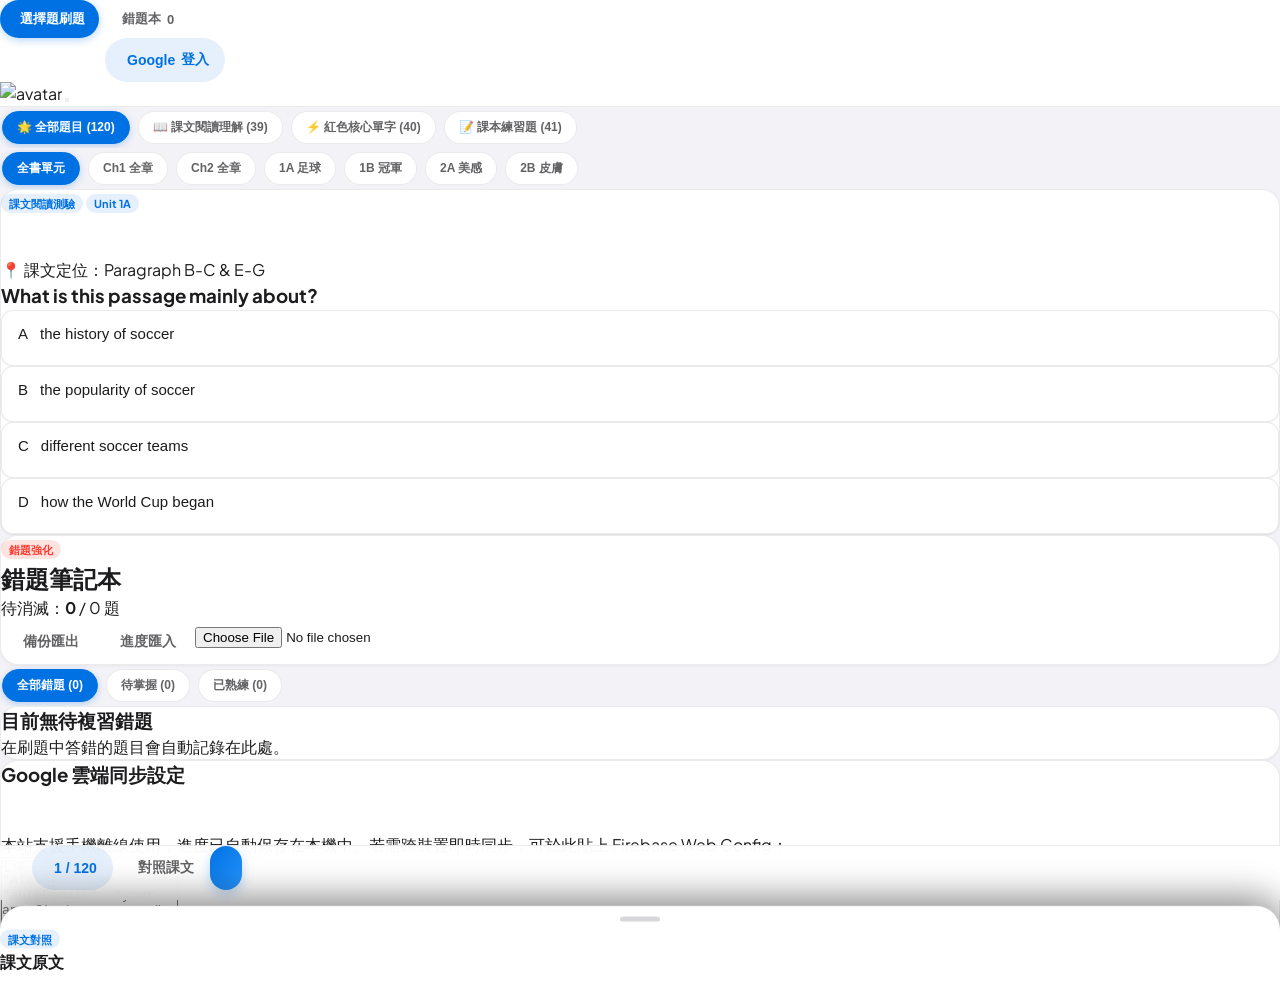
==== commit a28289f6: "feat: redesign mobile question jump drawer with unit grouping and fix modal stacking context" ====
--- a/index.html
+++ b/index.html
@@ -7,7 +7,7 @@
   <meta name="apple-mobile-web-app-status-bar-style" content="default" />
   <meta name="theme-color" content="#f2f2f7" />
   
-  <title>Reading Explorer 3 (3rd ed.) · 課本選擇題刷題系統 (手機優化版)</title>
+  <title>Reading Explorer 3 · 課本選擇題刷題系統 (手機極速跳題版)</title>
   
   <!-- Tailwind CSS CDN -->
   <script src="https://cdn.tailwindcss.com"></script>
@@ -49,8 +49,8 @@
 <body class="selection:bg-blue-500/20">
 
   <!-- Mobile Ergonomic Sticky Navigation Bar -->
-  <header class="sticky top-0 z-50 glass">
-    <div class="max-w-4xl mx-auto px-3 sm:px-4 h-14 flex items-center justify-between gap-2">
+  <header class="sticky top-0 z-40 glass">
+    <div class="max-w-3xl mx-auto px-3 sm:px-4 h-14 flex items-center justify-between gap-2">
       
       <!-- Brand & View Switcher -->
       <div class="flex items-center gap-1.5 p-0.5 rounded-full bg-elevated border border-subtle">
@@ -100,10 +100,96 @@
   </header>
 
   <!-- Main Content Viewport -->
-  <main class="flex-1 max-w-2xl w-full mx-auto px-3 sm:px-4 pt-3 pb-8">
+  <main class="flex-1 max-w-2xl w-full mx-auto px-3 sm:px-4 pt-3 pb-28">
     <div id="view-quiz"></div>
     <div id="view-review" class="hidden"></div>
   </main>
+
+  <!-- Global Fixed Bottom Thumb Bar (Direct body child, guaranteed stable) -->
+  <div id="global-bottom-bar" class="bottom-bar glass-bottom border-t border-subtle px-4 py-2.5 flex items-center justify-between gap-2 max-w-md mx-auto sm:max-w-lg md:max-w-xl">
+    <button id="bar-prev" class="btn btn-ghost p-2 rounded-full w-11 h-11 shrink-0" title="上一題">
+      <i data-lucide="chevron-left" class="w-6 h-6"></i>
+    </button>
+
+    <!-- Center Thumb Actions -->
+    <div class="flex items-center gap-2">
+      <!-- Quick Jump Button -->
+      <button id="bar-open-jump" class="btn btn-secondary px-3.5 py-1.5 text-xs font-mono font-bold flex items-center gap-1.5 shadow-sm active:scale-95" title="點擊展開快速跳題面板">
+        <i data-lucide="layout-grid" class="w-3.5 h-3.5"></i>
+        <span id="bar-index-label">1 / 120</span>
+      </button>
+
+      <!-- Reading Passage Button -->
+      <button id="bar-open-passage" class="btn btn-ghost border border-subtle px-3 py-1.5 text-xs font-bold text-primary active:scale-95" title="點擊展開課文對照">
+        <i data-lucide="book-open" class="w-3.5 h-3.5 text-accent"></i>
+        對照課文
+      </button>
+    </div>
+
+    <button id="bar-next" class="btn btn-primary p-2 rounded-full w-11 h-11 shrink-0" title="下一題">
+      <i data-lucide="chevron-right" class="w-6 h-6"></i>
+    </button>
+  </div>
+
+  <!-- Redesigned iOS Bottom Sheet: Quick Jump Navigator (全功能題號總覽跳轉) -->
+  <div id="jump-overlay" class="sheet-overlay"></div>
+  <div id="jump-sheet" class="bottom-sheet">
+    <div class="sheet-drag-handle"></div>
+    
+    <!-- Jump Sheet Header -->
+    <div class="px-5 py-3 border-b border-subtle flex items-center justify-between shrink-0">
+      <div>
+        <div class="flex items-center gap-2">
+          <h4 class="font-bold text-base text-primary">題目快速跳轉</h4>
+          <span id="jump-sheet-count" class="badge badge-blue font-mono">120 題</span>
+        </div>
+        <p class="text-[11px] text-secondary mt-0.5">點擊任意題號即可直達該題</p>
+      </div>
+      <button id="sheet-jump-close" class="btn btn-ghost p-1.5 rounded-full text-secondary" title="關閉">
+        <i data-lucide="x" class="w-5 h-5"></i>
+      </button>
+    </div>
+
+    <!-- Quick Stats & Filter Chips inside Jump Drawer -->
+    <div class="px-5 pt-3 pb-2 border-b border-subtle space-y-2.5 shrink-0 bg-elevated/50">
+      <!-- Legend & Counters -->
+      <div class="flex items-center justify-between text-xs font-semibold text-secondary">
+        <div class="flex items-center gap-3">
+          <span class="flex items-center gap-1"><span class="w-2.5 h-2.5 rounded-full bg-success"></span> 正確: <b id="stat-correct-count" class="text-success">0</b></span>
+          <span class="flex items-center gap-1"><span class="w-2.5 h-2.5 rounded-full bg-danger"></span> 錯誤: <b id="stat-wrong-count" class="text-danger">0</b></span>
+          <span class="flex items-center gap-1"><span class="w-2.5 h-2.5 rounded-full bg-border-subtle"></span> 未答: <b id="stat-unanswered-count">120</b></span>
+        </div>
+        <span id="stat-accuracy-label" class="font-bold text-primary">正確率: 0%</span>
+      </div>
+
+      <!-- Quick Filter Pills inside sheet -->
+      <div class="scroll-pills -mx-2 px-2">
+        <button id="jump-filter-all" class="pill-btn active">全部題號</button>
+        <button id="jump-filter-unanswered" class="pill-btn">只看未作答</button>
+        <button id="jump-filter-wrong" class="pill-btn text-danger">只看錯題</button>
+        <button id="jump-filter-grouped" class="pill-btn">依單元分組</button>
+      </div>
+    </div>
+
+    <!-- Scrollable Jump Content Viewport -->
+    <div id="sheet-jump-content" class="p-5 overflow-y-auto space-y-4 max-h-[62vh]"></div>
+  </div>
+
+  <!-- iOS Bottom Sheet: Reading Passage (課文底端抽屜) -->
+  <div id="passage-overlay" class="sheet-overlay"></div>
+  <div id="passage-sheet" class="bottom-sheet">
+    <div class="sheet-drag-handle"></div>
+    <div class="px-5 py-3 border-b border-subtle flex items-center justify-between shrink-0">
+      <div>
+        <span class="badge badge-blue text-[10px] mb-0.5">課文對照</span>
+        <h4 id="sheet-passage-title" class="font-bold text-sm text-primary">課文原文</h4>
+      </div>
+      <button id="sheet-passage-close" class="btn btn-ghost p-1.5 rounded-full text-secondary" title="關閉">
+        <i data-lucide="x" class="w-5 h-5"></i>
+      </button>
+    </div>
+    <div id="sheet-passage-body" class="p-5 overflow-y-auto space-y-4 text-sm leading-relaxed text-primary max-h-[65vh]"></div>
+  </div>
 
   <!-- Firebase Configuration Modal -->
   <div id="firebase-modal" class="fixed inset-0 z-50 bg-black/60 backdrop-blur-sm flex items-center justify-center p-4 hidden">
--- a/app/css/style.css
+++ b/app/css/style.css
@@ -3,7 +3,7 @@
 
 :root {
   --bg-primary: #f2f2f7;
-  --bg-card: rgba(255, 255, 255, 0.92);
+  --bg-card: rgba(255, 255, 255, 0.94);
   --bg-card-solid: #ffffff;
   --bg-elevated: #ffffff;
   --border-subtle: rgba(0, 0, 0, 0.08);
@@ -23,7 +23,7 @@
   --warning-bg: rgba(255, 149, 0, 0.14);
   --shadow-sm: 0 1px 3px rgba(0, 0, 0, 0.05);
   --shadow-md: 0 4px 16px rgba(0, 0, 0, 0.08);
-  --shadow-lg: 0 12px 32px rgba(0, 0, 0, 0.12);
+  --shadow-lg: 0 12px 32px rgba(0, 0, 0, 0.14);
   --radius-sm: 12px;
   --radius-md: 18px;
   --radius-lg: 24px;
@@ -34,7 +34,7 @@
 
 [data-theme="dark"] {
   --bg-primary: #000000;
-  --bg-card: rgba(28, 28, 30, 0.92);
+  --bg-card: rgba(28, 28, 30, 0.94);
   --bg-card-solid: #1c1c1e;
   --bg-elevated: #2c2c2e;
   --border-subtle: rgba(255, 255, 255, 0.12);
@@ -68,7 +68,7 @@
 
 html, body {
   width: 100%;
-  height: 100%;
+  min-height: 100%;
   overflow-x: hidden;
   background-color: var(--bg-primary);
   color: var(--text-primary);
@@ -80,11 +80,10 @@
 body {
   display: flex;
   flex-direction: column;
-  padding-bottom: env(safe-area-inset-bottom, 16px);
   padding-top: env(safe-area-inset-top, 0px);
 }
 
-/* Glassmorphism & Apple Blurs */
+/* Glassmorphism */
 .glass {
   background: var(--bg-card);
   backdrop-filter: blur(24px);
@@ -107,14 +106,14 @@
   transition: transform 0.2s var(--spring-easing), box-shadow 0.2s var(--spring-easing);
 }
 
-/* Buttons & Touch Ergonomics */
+/* Touch-optimized Buttons */
 .btn {
   display: inline-flex;
   align-items: center;
   justify-content: center;
   gap: 6px;
   padding: 10px 16px;
-  min-height: 44px; /* Apple Human Interface Guideline minimum */
+  min-height: 44px;
   font-size: 14px;
   font-weight: 600;
   border-radius: var(--radius-full);
@@ -190,7 +189,7 @@
   background: #ffffff;
 }
 
-/* Horizontal Scrollable Pills for Mobile */
+/* Horizontal Scrollable Pills */
 .scroll-pills {
   display: flex;
   align-items: center;
@@ -270,7 +269,7 @@
   color: var(--warning);
 }
 
-/* Mobile Ergonomic MCQ Option Buttons (Big Thumb Target >= 56px) */
+/* Option Buttons (Touch Ergonomics >= 56px) */
 .option-btn {
   width: 100%;
   display: flex;
@@ -317,36 +316,38 @@
   color: var(--danger) !important;
 }
 
-/* Mobile Slide-Up Bottom Sheet (Apple iOS Style) */
+/* Global iOS Slide-Up Bottom Sheet (Attached to root body, NOT trapped) */
 .bottom-sheet {
   position: fixed;
   bottom: 0;
   left: 0;
   right: 0;
-  z-index: 60;
+  z-index: 100;
   background: var(--bg-card-solid);
   border-top-left-radius: var(--radius-lg);
   border-top-right-radius: var(--radius-lg);
-  box-shadow: 0 -8px 32px rgba(0, 0, 0, 0.25);
-  max-height: 85vh;
+  box-shadow: 0 -8px 36px rgba(0, 0, 0, 0.28);
+  max-height: 88vh;
   display: flex;
   flex-direction: column;
-  transform: translateY(100%);
-  transition: transform 0.36s var(--sheet-easing);
+  transform: translateY(105%);
+  transition: transform 0.34s var(--sheet-easing);
   border-top: 1px solid var(--border-subtle);
+  pointer-events: none;
 }
 
 .bottom-sheet.open {
   transform: translateY(0);
+  pointer-events: auto;
 }
 
 .sheet-overlay {
   position: fixed;
   inset: 0;
-  background: rgba(0, 0, 0, 0.5);
+  background: rgba(0, 0, 0, 0.55);
   backdrop-filter: blur(4px);
   -webkit-backdrop-filter: blur(4px);
-  z-index: 55;
+  z-index: 95;
   opacity: 0;
   pointer-events: none;
   transition: opacity 0.3s ease;
@@ -358,13 +359,14 @@
 }
 
 .sheet-drag-handle {
-  width: 36px;
+  width: 40px;
   height: 5px;
   background: var(--text-tertiary);
-  opacity: 0.4;
+  opacity: 0.35;
   border-radius: 999px;
   margin: 10px auto 4px auto;
   flex-shrink: 0;
+  cursor: grab;
 }
 
 /* Target Red Word in Passage */
@@ -378,22 +380,70 @@
   display: inline-block;
 }
 
-/* Fixed Bottom Thumb Bar on Mobile */
+/* Paragraph Highlight */
+.highlight-para {
+  border: 1.5px solid var(--accent);
+  background: var(--accent-light);
+  border-radius: var(--radius-sm);
+  padding: 10px;
+}
+
+/* Fixed Bottom Thumb Bar */
 .bottom-bar {
   position: fixed;
   bottom: 0;
   left: 0;
   right: 0;
-  z-index: 45;
-  padding-bottom: env(safe-area-inset-bottom, 10px);
-}
-
-/* Fade In Animation */
-@keyframes fadeIn {
-  from { opacity: 0; transform: translateY(6px); }
-  to { opacity: 1; transform: translateY(0); }
+  z-index: 80;
+  padding-bottom: max(10px, env(safe-area-inset-bottom));
+  pointer-events: auto;
+}
+
+/* Quick Jump Cell Button */
+.jump-cell {
+  position: relative;
+  display: flex;
+  flex-direction: column;
+  align-items: center;
+  justify-content: center;
+  padding: 8px 4px;
+  min-height: 50px;
+  border-radius: var(--radius-sm);
+  border: 1.5px solid var(--border-subtle);
+  background: var(--bg-elevated);
+  cursor: pointer;
+  transition: transform 0.15s var(--spring-easing), border-color 0.15s ease;
+  user-select: none;
+}
+
+.jump-cell:active {
+  transform: scale(0.92);
+}
+
+.jump-cell.active-q {
+  border-color: var(--accent) !important;
+  background: var(--accent-light) !important;
+  box-shadow: 0 0 0 2px var(--accent);
+}
+
+.jump-cell.is-correct {
+  background: var(--success-bg);
+  border-color: var(--success);
+  color: var(--success);
+}
+
+.jump-cell.is-wrong {
+  background: var(--danger-bg);
+  border-color: var(--danger);
+  color: var(--danger);
+}
+
+/* Pure Opacity Animation (NO TRANSFORM to protect fixed elements) */
+@keyframes fadeInSimple {
+  from { opacity: 0; }
+  to { opacity: 1; }
 }
 
 .animate-fade-in {
-  animation: fadeIn 0.25s var(--spring-easing) forwards;
-}
+  animation: fadeInSimple 0.2s ease-out forwards;
+}
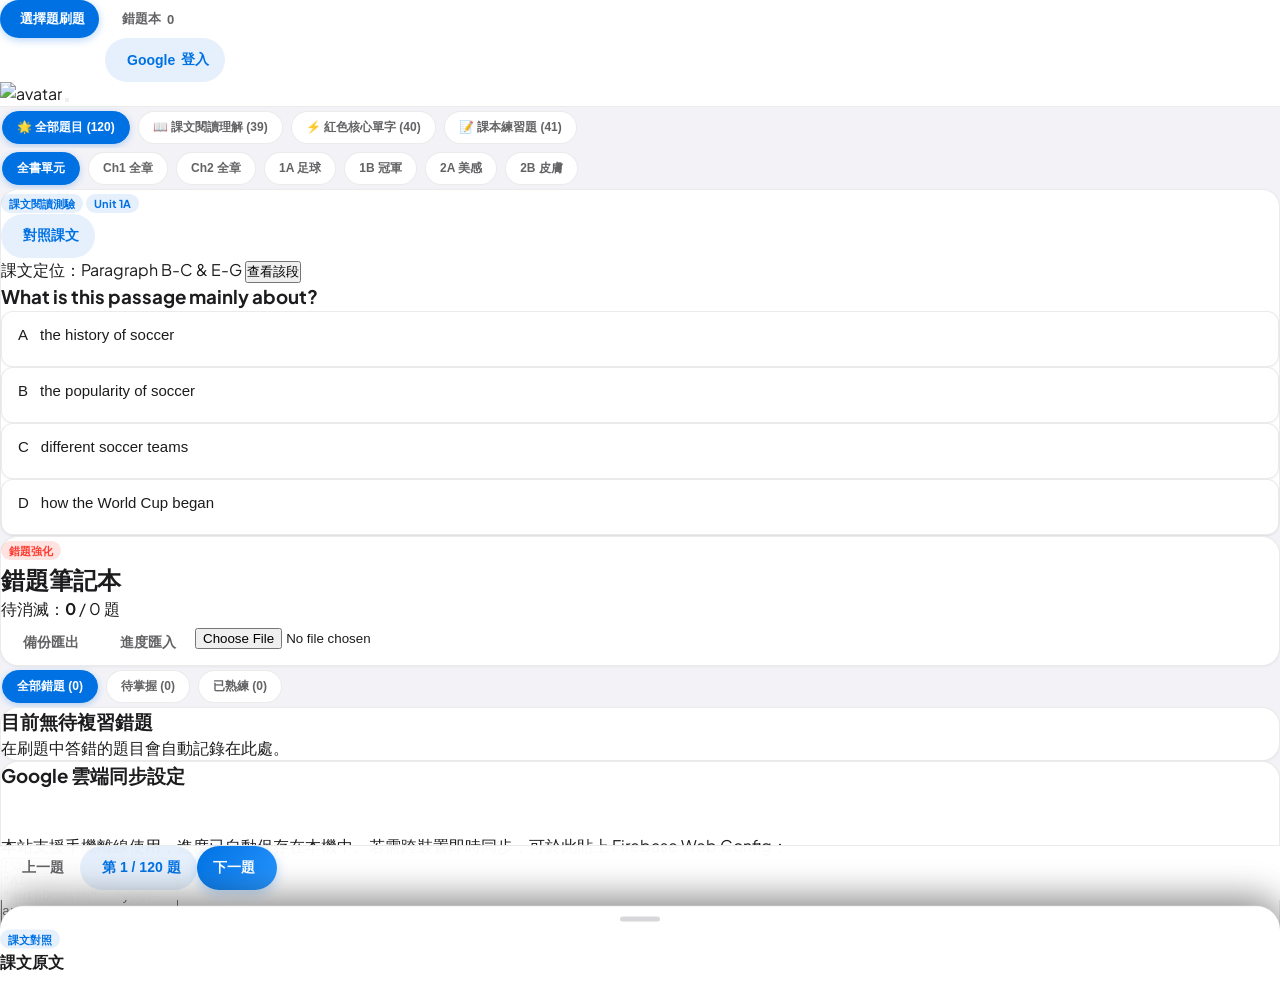
==== commit 6a98231b: "feat: simplify bottom bar to question counter and navigation, move passage viewer to dedicated butto" ====
--- a/index.html
+++ b/index.html
@@ -105,29 +105,24 @@
     <div id="view-review" class="hidden"></div>
   </main>
 
-  <!-- Global Fixed Bottom Thumb Bar (Direct body child, guaranteed stable) -->
-  <div id="global-bottom-bar" class="bottom-bar glass-bottom border-t border-subtle px-4 py-2.5 flex items-center justify-between gap-2 max-w-md mx-auto sm:max-w-lg md:max-w-xl">
-    <button id="bar-prev" class="btn btn-ghost p-2 rounded-full w-11 h-11 shrink-0" title="上一題">
-      <i data-lucide="chevron-left" class="w-6 h-6"></i>
+  <!-- Global Fixed Bottom Thumb Bar (下方只保留換題及第幾題) -->
+  <div id="global-bottom-bar" class="bottom-bar glass-bottom border-t border-subtle px-4 py-2.5 flex items-center justify-between gap-3 max-w-md mx-auto sm:max-w-lg md:max-w-xl">
+    <!-- 上一題換題按鈕 -->
+    <button id="bar-prev" class="btn btn-ghost h-11 px-3 sm:px-4 rounded-2xl flex items-center gap-1 font-bold text-sm text-secondary disabled:opacity-30 disabled:pointer-events-none active:scale-95 shrink-0" title="上一題">
+      <i data-lucide="chevron-left" class="w-5 h-5"></i>
+      <span class="text-xs font-semibold">上一題</span>
     </button>
 
-    <!-- Center Thumb Actions -->
-    <div class="flex items-center gap-2">
-      <!-- Quick Jump Button -->
-      <button id="bar-open-jump" class="btn btn-secondary px-3.5 py-1.5 text-xs font-mono font-bold flex items-center gap-1.5 shadow-sm active:scale-95" title="點擊展開快速跳題面板">
-        <i data-lucide="layout-grid" class="w-3.5 h-3.5"></i>
-        <span id="bar-index-label">1 / 120</span>
-      </button>
-
-      <!-- Reading Passage Button -->
-      <button id="bar-open-passage" class="btn btn-ghost border border-subtle px-3 py-1.5 text-xs font-bold text-primary active:scale-95" title="點擊展開課文對照">
-        <i data-lucide="book-open" class="w-3.5 h-3.5 text-accent"></i>
-        對照課文
-      </button>
-    </div>
-
-    <button id="bar-next" class="btn btn-primary p-2 rounded-full w-11 h-11 shrink-0" title="下一題">
-      <i data-lucide="chevron-right" class="w-6 h-6"></i>
+    <!-- 中央第幾題按鈕（點擊展開題目跳轉面板） -->
+    <button id="bar-open-jump" class="btn btn-secondary h-11 px-4 rounded-2xl flex items-center justify-center gap-1.5 font-bold text-sm text-primary border border-subtle shadow-sm active:scale-95 transition-all flex-1 max-w-[210px]" title="點擊展開題目跳轉面板">
+      <i data-lucide="layout-grid" class="w-4 h-4 text-accent"></i>
+      <span id="bar-index-label" class="font-mono text-sm whitespace-nowrap">第 1 / 120 題</span>
+    </button>
+
+    <!-- 下一題換題按鈕 -->
+    <button id="bar-next" class="btn btn-primary h-11 px-3 sm:px-4 rounded-2xl flex items-center gap-1 font-bold text-sm shadow-md active:scale-95 shrink-0" title="下一題">
+      <span id="bar-next-text" class="text-xs font-semibold">下一題</span>
+      <i id="bar-next-icon" data-lucide="chevron-right" class="w-5 h-5"></i>
     </button>
   </div>
 
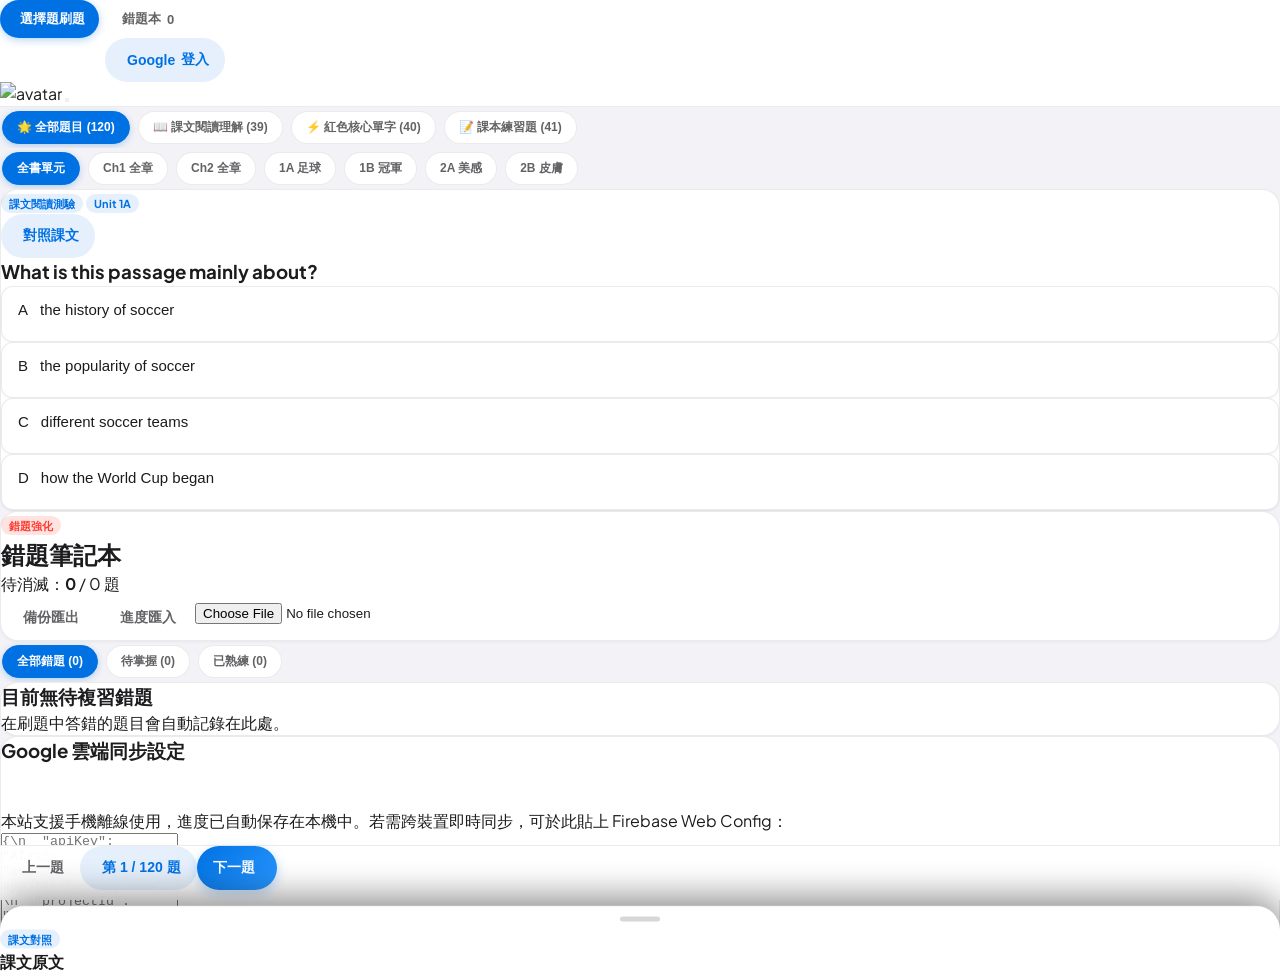
==== commit 277573c5: "fix: purge non-reading passage_ref data and enforce cache busting with v=20261027_03" ====
--- a/index.html
+++ b/index.html
@@ -44,7 +44,10 @@
   <script src="https://www.gstatic.com/firebasejs/10.7.1/firebase-firestore-compat.js"></script>
 
   <!-- Custom Mobile-First Stylesheet -->
-  <link rel="stylesheet" href="app/css/style.css" />
+  <meta http-equiv="Cache-Control" content="no-cache, no-store, must-revalidate" />
+  <meta http-equiv="Pragma" content="no-cache" />
+  <meta http-equiv="Expires" content="0" />
+  <link rel="stylesheet" href="app/css/style.css?v=20261027_03" />
 </head>
 <body class="selection:bg-blue-500/20">
 
@@ -213,10 +216,10 @@
   </div>
 
   <!-- Scripts -->
-  <script src="app/data/quiz_data.js"></script>
-  <script src="app/js/auth.js"></script>
-  <script src="app/js/quiz.js"></script>
-  <script src="app/js/review.js"></script>
-  <script src="app/js/app.js"></script>
+  <script src="app/data/quiz_data.js?v=20261027_03"></script>
+  <script src="app/js/auth.js?v=20261027_03"></script>
+  <script src="app/js/quiz.js?v=20261027_03"></script>
+  <script src="app/js/review.js?v=20261027_03"></script>
+  <script src="app/js/app.js?v=20261027_03"></script>
 </body>
 </html>
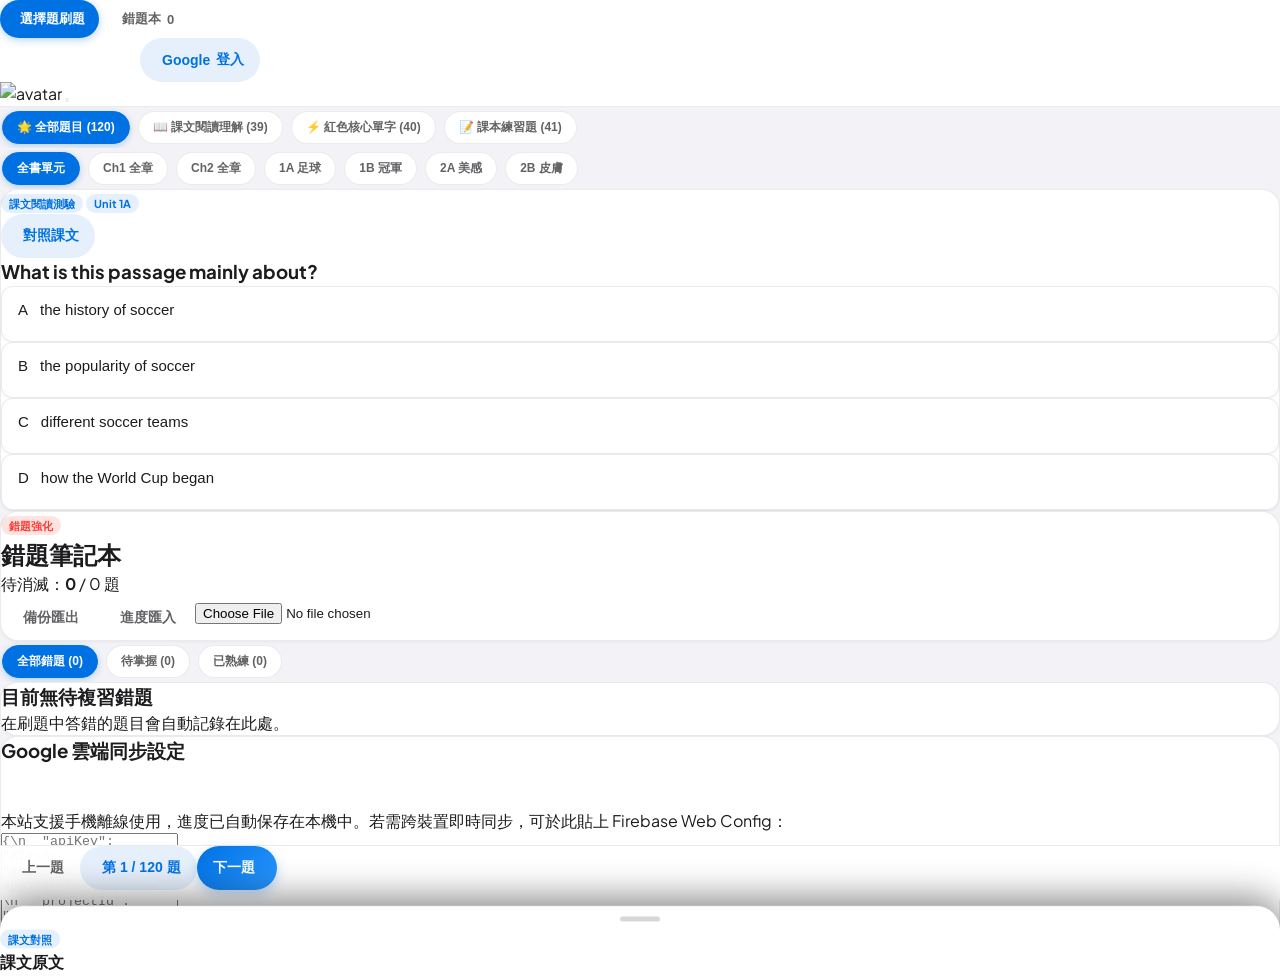
==== commit e81858b7: "feat: compile and export 120-question PDF study guide with quick answer key and explanations" ====
--- a/index.html
+++ b/index.html
@@ -80,6 +80,11 @@
           <i data-lucide="moon" class="w-4 h-4"></i>
         </button>
 
+        <!-- Download PDF -->
+        <a href="Reading_Explorer_3_Ch1_Ch2_題庫全集與詳解.pdf" download class="btn btn-ghost p-1.5 rounded-full w-9 h-9 text-accent hover:bg-accent/10 flex items-center justify-center" title="下載題庫全集與詳解 PDF">
+          <i data-lucide="file-down" class="w-4 h-4"></i>
+        </a>
+
         <!-- Firebase Config -->
         <button id="btn-open-firebase-cfg" class="btn btn-ghost p-1.5 rounded-full w-9 h-9 text-secondary" title="雲端設定">
           <i data-lucide="settings" class="w-4 h-4"></i>
